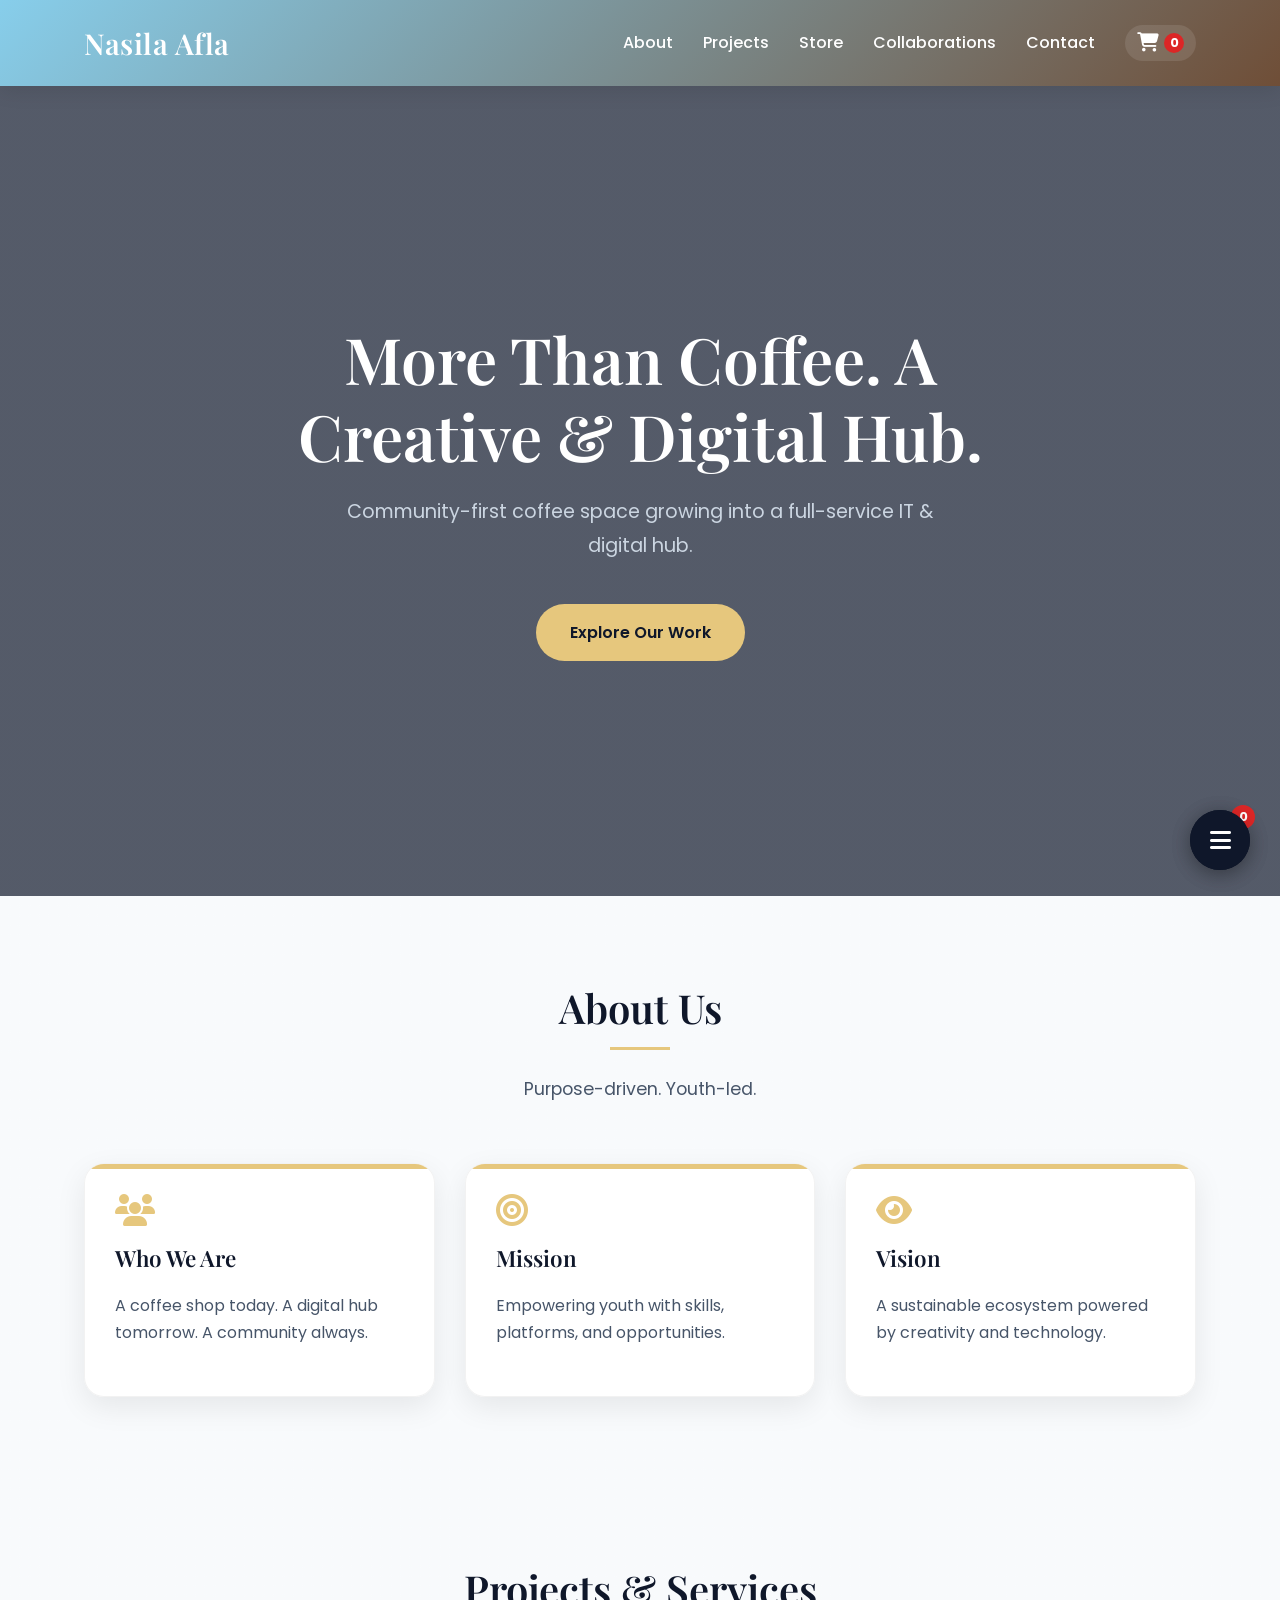
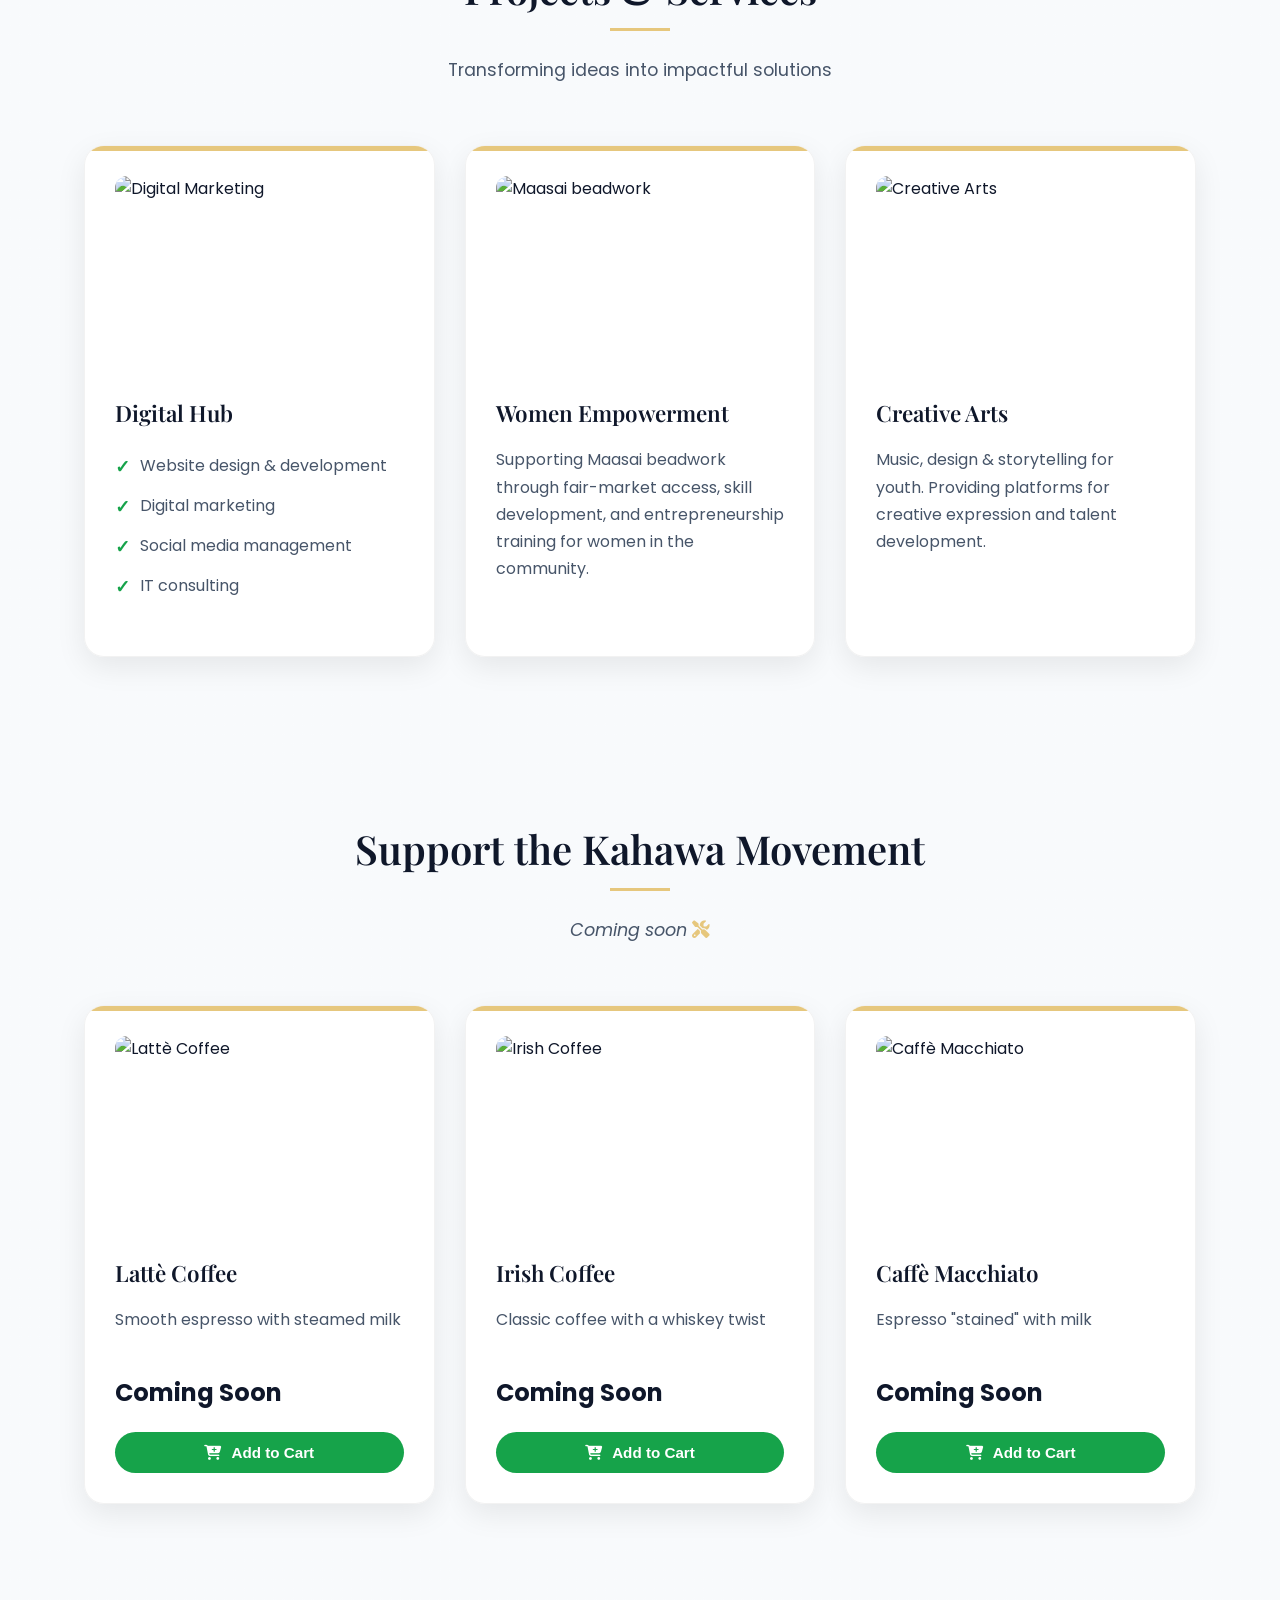
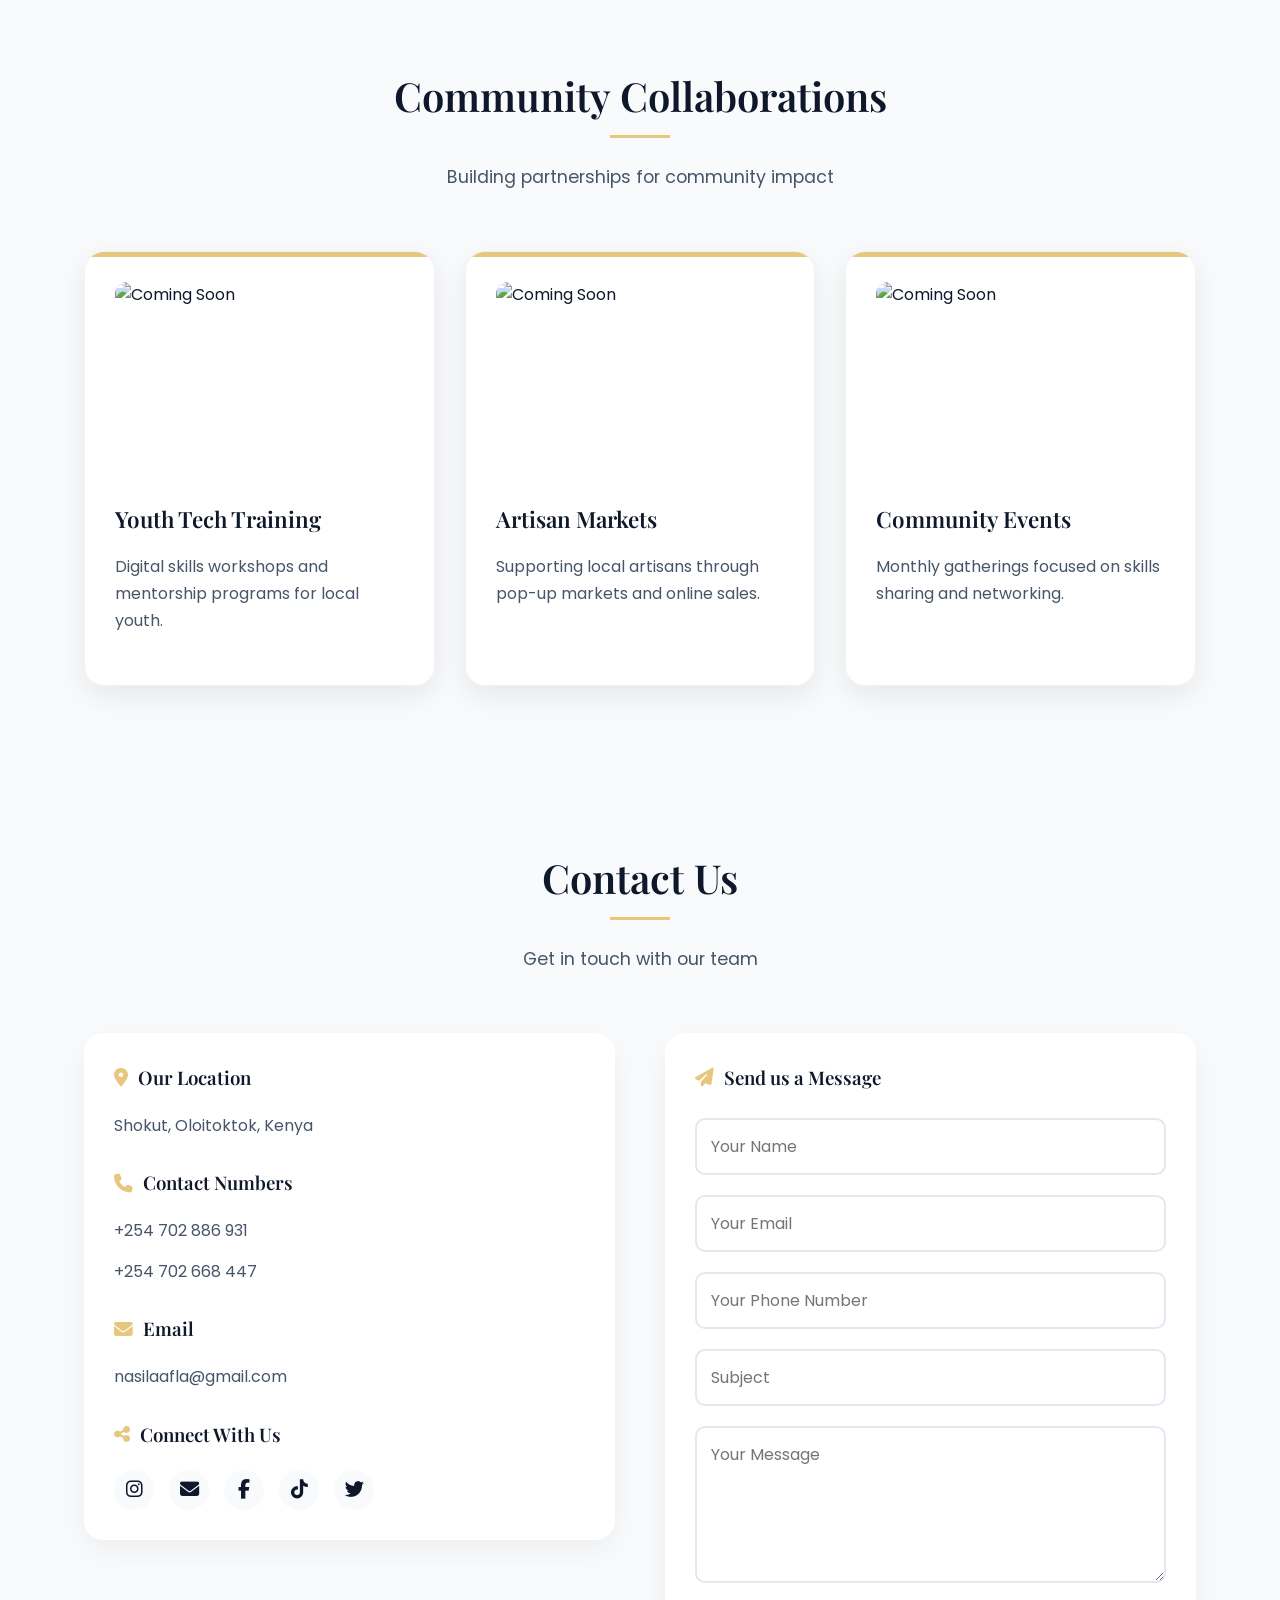
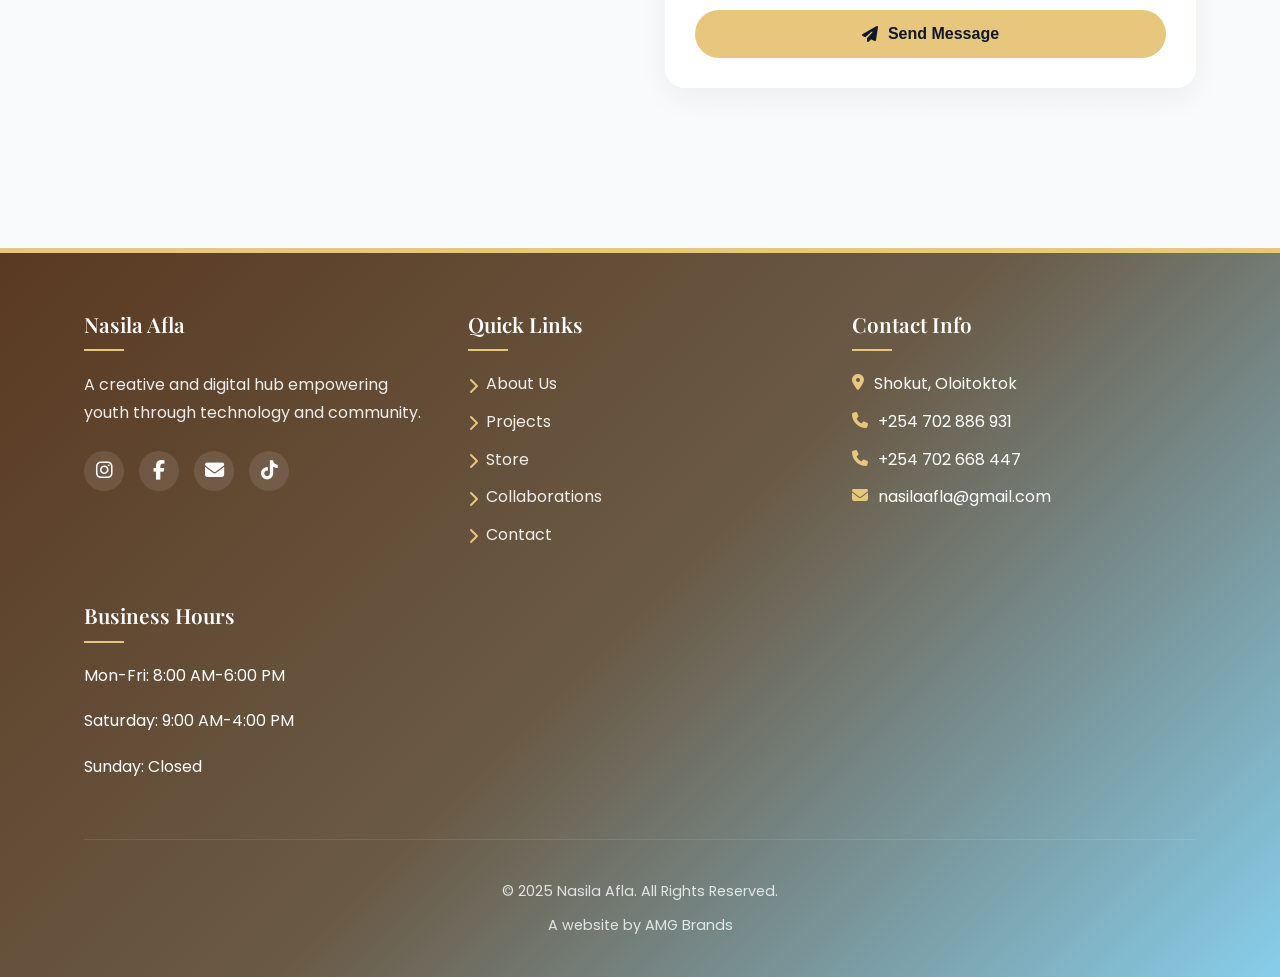
==== index.html @ ec26d28c "Added admin login and dashboard" ====
<!DOCTYPE html>
<html lang="en">
<head>
  <meta charset="UTF-8" />
  <meta name="viewport" content="width=device-width, initial-scale=1.0" />
  <title>Nasila Afla</title>
  <link rel="icon" type="image/x-icon" href="img/fav-title.png">

  <!-- Google Fonts -->
  <link href="https://fonts.googleapis.com/css2?family=Playfair+Display:wght@500;700&family=Poppins:wght@300;400;500;600&display=swap" rel="stylesheet">

  <!-- Font Awesome -->
  <link rel="stylesheet" href="https://cdnjs.cloudflare.com/ajax/libs/font-awesome/6.5.0/css/all.min.css">

  <!-- Main Styles -->
  <link rel="stylesheet" href="styles.css" />
</head>
<body>

  <header id="navbar">
    <div class="container">
      <nav>
        <div class="logo"><h1>Nasila Afla</h1></div>
        <div class="nav-links">
          <a href="#about">About</a>
          <a href="#projects">Projects</a>
          <a href="#store">Store</a>
          <a href="#collaborations">Collaborations</a>
          <a href="#contact">Contact</a>
          <!-- Cart icon in navigation -->
          <a href="cart.html" class="nav-cart">
            <i class="fas fa-shopping-cart"></i>
            <span class="nav-cart-count" id="navCartCount">0</span>
          </a>
        </div>
      </nav>
    </div>
  </header>

  <main>
    <section class="hero">
      <div class="container">
        <div class="hero-content">
          <h1>More Than Coffee. A Creative & Digital Hub.</h1>
          <p>Community-first coffee space growing into a full-service IT & digital hub.</p>
          <a href="#projects" class="btn">Explore Our Work</a>
        </div>
      </div>
    </section>

    <div class="coffee-bg">
      <section id="about">
        <div class="container">
          <div class="section-title">
            <h2>About Us</h2>
            <p>Purpose-driven. Youth-led.</p>
          </div>

          <div class="projects-grid">
            <div class="card">
              <i class="fas fa-users fa-2x" style="color: var(--accent); margin-bottom: 15px;"></i>
              <h3>Who We Are</h3>
              <p>A coffee shop today. A digital hub tomorrow. A community always.</p>
            </div>
            <div class="card">
              <i class="fas fa-bullseye fa-2x" style="color: var(--accent); margin-bottom: 15px;"></i>
              <h3>Mission</h3>
              <p>Empowering youth with skills, platforms, and opportunities.</p>
            </div>
            <div class="card">
              <i class="fas fa-eye fa-2x" style="color: var(--accent); margin-bottom: 15px;"></i>
              <h3>Vision</h3>
              <p>A sustainable ecosystem powered by creativity and technology.</p>
            </div>
          </div>
        </div>
      </section>

      <section id="projects">
        <div class="container">
          <div class="section-title">
            <h2>Projects & Services</h2>
            <p>Transforming ideas into impactful solutions</p>
          </div>

          <div class="projects-grid">
            <div class="card">
              <img src="https://images.pexels.com/photos/5361244/pexels-photo-5361244.jpeg?auto=compress&cs=tinysrgb&w=600" alt="Digital Marketing" />
              <h3>Digital Hub</h3>
              <ul>
                <li>Website design & development</li>
                <li>Digital marketing</li>
                <li>Social media management</li>
                <li>IT consulting</li>
              </ul>
            </div>
            <div class="card">
              <img src="https://images.pexels.com/photos/13033134/pexels-photo-13033134.jpeg?auto=compress&cs=tinysrgb&w=600" alt="Maasai beadwork" />
              <h3>Women Empowerment</h3>
              <p>Supporting Maasai beadwork through fair-market access, skill development, and entrepreneurship training for women in the community.</p>
            </div>
            <div class="card">
              <img src="https://images.pexels.com/photos/12632479/pexels-photo-12632479.jpeg?auto=compress&cs=tinysrgb&w=600" alt="Creative Arts" />
              <h3>Creative Arts</h3>
              <p>Music, design & storytelling for youth. Providing platforms for creative expression and talent development.</p>
            </div>
          </div>
        </div>
      </section>

      <section id="store">
        <div class="container">
          <div class="section-title">
            <h2>Support the Kahawa Movement</h2>
            <p><em>Coming soon</em> <i class="fas fa-tools" style="color: var(--accent);"></i></p>
          </div>

          <div class="projects-grid">
            <div class="card">
              <img src="https://images.pexels.com/photos/3879495/pexels-photo-3879495.jpeg?auto=compress&cs=tinysrgb&w=600" alt="Lattè Coffee" />
              <h3>Lattè Coffee</h3>
              <p>Smooth espresso with steamed milk</p>
              <div class="price">Coming Soon</div>
              <button class="buy-btn" data-price="250">
                <i class="fas fa-cart-plus"></i> Add to Cart
              </button>
            </div>
            <div class="card">
              <img src="https://images.pexels.com/photos/4915835/pexels-photo-4915835.jpeg?auto=compress&cs=tinysrgb&w=600" alt="Irish Coffee" />
              <h3>Irish Coffee</h3>
              <p>Classic coffee with a whiskey twist</p>
              <div class="price">Coming Soon</div>
              <button class="buy-btn" data-price="300">
                <i class="fas fa-cart-plus"></i> Add to Cart
              </button>
            </div>
            <div class="card">
              <img src="https://images.pexels.com/photos/28721317/pexels-photo-28721317.jpeg?auto=compress&cs=tinysrgb&w=600" alt="Caffè Macchiato" />
              <h3>Caffè Macchiato</h3>
              <p>Espresso "stained" with milk</p>
              <div class="price">Coming Soon</div>
              <button class="buy-btn" data-price="280">
                <i class="fas fa-cart-plus"></i> Add to Cart
              </button>
            </div>
          </div>
        </div>
      </section>

      <section id="collaborations">
        <div class="container">
          <div class="section-title">
            <h2>Community Collaborations</h2>
            <p>Building partnerships for community impact</p>
          </div>

          <div class="projects-grid">
            <div class="card">
              <img src="https://images.pexels.com/photos/5499122/pexels-photo-5499122.jpeg?auto=compress&cs=tinysrgb&w=600" alt="Coming Soon" />
              <h3>Youth Tech Training</h3>
              <p>Digital skills workshops and mentorship programs for local youth.</p>
            </div>
            <div class="card">
              <img src="https://images.pexels.com/photos/4439444/pexels-photo-4439444.jpeg?auto=compress&cs=tinysrgb&w=600" alt="Coming Soon" />
              <h3>Artisan Markets</h3>
              <p>Supporting local artisans through pop-up markets and online sales.</p>
            </div>
            <div class="card">
              <img src="https://images.pexels.com/photos/3843284/pexels-photo-3843284.jpeg?auto=compress&cs=tinysrgb&w=600" alt="Coming Soon" />
              <h3>Community Events</h3>
              <p>Monthly gatherings focused on skills sharing and networking.</p>
            </div>
          </div>
        </div>
      </section>

<section id="contact">
  <div class="container">
    <div class="section-title">
      <h2>Contact Us</h2>
      <p>Get in touch with our team</p>
    </div>

    <div class="contact-container">
      <div class="contact-details">
        <h3><i class="fas fa-map-marker-alt"></i> Our Location</h3>
        <p>Shokut, Oloitoktok, Kenya</p>
        
        <h3 style="margin-top: 30px;"><i class="fas fa-phone"></i> Contact Numbers</h3>
        <p>+254 702 886 931</p>
        <p>+254 702 668 447</p>
        
        <h3 style="margin-top: 30px;"><i class="fas fa-envelope"></i> Email</h3>
        <p>nasilaafla@gmail.com</p>
        
        <h3 style="margin-top: 30px;"><i class="fas fa-share-alt"></i> Connect With Us</h3>
        <div class="social-icons">
          <a href="https://www.instagram.com/nasilaafla/" target="_blank" title="Instagram">
            <i class="fab fa-instagram"></i>
          </a>
          <a href="mailto:nasilaafla@gmail.com" title="Email">
            <i class="fas fa-envelope"></i>
          </a>
          <a href="https://www.facebook.com/people/Nasila-AFLA-Youth-Club/61584834990603/" target="_blank" title="Facebook">
            <i class="fab fa-facebook-f"></i>
          </a>
          <a href="#" title="TikTok">
            <i class="fab fa-tiktok"></i>
          </a>
          <a href="#" title="Twitter">
            <i class="fab fa-twitter"></i>
          </a>
        </div>
      </div>

      <div class="contact-form">
        <h3><i class="fas fa-paper-plane"></i> Send us a Message</h3>
        <form id="contactForm">
          <div class="form-group">
            <input type="text" id="name" name="name" placeholder="Your Name" required>
          </div>
          <div class="form-group">
            <input type="email" id="email" name="email" placeholder="Your Email" required>
          </div>
          <div class="form-group">
            <input type="tel" id="phone" name="phone" placeholder="Your Phone Number" required>
          </div>
          <div class="form-group">
            <input type="text" id="subject" name="subject" placeholder="Subject" required>
          </div>
          <div class="form-group">
            <textarea id="message" name="message" placeholder="Your Message" rows="5" required></textarea>
          </div>
          <button type="submit" class="submit-btn">
            <i class="fas fa-paper-plane"></i> Send Message
          </button>
        </form>
      </div>
    </div>
  </div>
</section>
    </div>
  </main>

  <footer class="footer">
    <div class="container">
      <div class="footer-content">
        <div class="footer-section">
          <h3>Nasila Afla</h3>
          <p>A creative and digital hub empowering youth through technology and community.</p>
          <div class="social-icons">
            <a href="https://www.instagram.com/nasilaafla/" target="_blank">
              <i class="fab fa-instagram"></i>
            </a>
            <a href="https://www.facebook.com/people/Nasila-AFLA-Youth-Club/61584834990603/" target="_blank">
              <i class="fab fa-facebook-f"></i>
            </a>
            <a href="mailto:nasilaafla@gmail.com">
              <i class="fas fa-envelope"></i>
            </a>
            <a href="#">
              <i class="fab fa-tiktok"></i>
            </a>
          </div>
        </div>

        <div class="footer-section">
          <h3>Quick Links</h3>
          <ul>
            <li><a href="#about"><i class="fas fa-chevron-right"></i> About Us</a></li>
            <li><a href="#projects"><i class="fas fa-chevron-right"></i> Projects</a></li>
            <li><a href="#store"><i class="fas fa-chevron-right"></i> Store</a></li>
            <li><a href="#collaborations"><i class="fas fa-chevron-right"></i> Collaborations</a></li>
            <li><a href="#contact"><i class="fas fa-chevron-right"></i> Contact</a></li>
          </ul>
        </div>

        <div class="footer-section">
          <h3>Contact Info</h3>
          <ul>
            <li><i class="fas fa-map-marker-alt"></i> Shokut, Oloitoktok</li>
            <li><i class="fas fa-phone"></i> +254 702 886 931</li>
            <li><i class="fas fa-phone"></i> +254 702 668 447</li>
            <li><i class="fas fa-envelope"></i> nasilaafla@gmail.com</li>
          </ul>
        </div>

        <div class="footer-section">
          <h3>Business Hours</h3>
          <ul>
            <p><li>Mon-Fri: 8:00 AM-6:00 PM</li></p>
            <p><li>Saturday: 9:00 AM-4:00 PM</li></p>
            <p><li>Sunday: Closed</li></p>
          </ul>
        </div>
      </div>

      <div class="footer-bottom">
        <p>&copy; 2025 Nasila Afla. All Rights Reserved.</p>
        <p>A website by AMG Brands</p>
      </div>
    </div>
  </footer>

  <!-- Floating Cart Button -->
  <div class="floating-cart" onclick="window.location.href='cart.html'">
    <i class="fas fa-shopping-cart"></i>
    <span class="cart-count" id="cartCount">0</span>
  </div>

  <!-- Toast Notification -->
  <div id="toast" class="toast"></div>

  <!-- Mobile Navigation Toggle -->
  <div class="mobile-nav-toggle" id="mobileNavToggle">
    <i class="fas fa-bars"></i>
  </div>
  
  <div class="mobile-nav" id="mobileNav">
    <a href="index.html"><i class="fas fa-home"></i> Home</a>
    <a href="index.html#store"><i class="fas fa-store"></i> Store</a>
    <a href="cart.html"><i class="fas fa-shopping-cart"></i> Cart</a>
    <a href="wip.html"><i class="fas fa-cogs"></i> WIP</a>
    <a href="#contact"><i class="fas fa-envelope"></i> Contact</a>
  </div>

 
  <script>
    // Initialize cart from localStorage
    let cart = JSON.parse(localStorage.getItem('cart')) || {};
    
    // Update all cart counts
    function updateCartCounts() {
      const count = Object.values(cart).reduce((sum, item) => sum + (item.quantity || 0), 0);
      
      // Update navigation cart
      const navCartCount = document.getElementById('navCartCount');
      if (navCartCount) {
        navCartCount.textContent = count;
      }
      
      // Update floating cart
      const floatingCartCount = document.getElementById('cartCount');
      if (floatingCartCount) {
        floatingCartCount.textContent = count;
      }
      
      // Hide floating cart on mobile if we have nav cart
      const floatingCart = document.querySelector('.floating-cart');
      if (floatingCart && window.innerWidth <= 768) {
        if (count > 0) {
          floatingCart.style.display = 'flex';
        } else {
          floatingCart.style.display = 'none';
        }
      }
    }
    
    // Add item to cart
    function addToCart(name, price) {
      if (!cart[name]) {
        cart[name] = {
          price: price,
          quantity: 1
        };
      } else {
        cart[name].quantity += 1;
      }
      
      // Save to localStorage
      localStorage.setItem('cart', JSON.stringify(cart));
      
      // Update all cart counts
      updateCartCounts();
      
      // Show success message
      showToast(`${name} added to cart!`);
    }
    
    // Show toast notification
    function showToast(message) {
      const toast = document.getElementById('toast');
      toast.innerHTML = `<i class="fas fa-check-circle"></i> ${message}`;
      toast.classList.add('show');
      
      setTimeout(() => {
        toast.classList.remove('show');
      }, 3000);
    }
    
    // Handle contact form submission
document.getElementById('contactForm')?.addEventListener('submit', function(e) {
  e.preventDefault();
  
  // Get form data
  const name = document.getElementById('name').value;
  const email = document.getElementById('email').value;
  const phone = document.getElementById('phone').value;
  const subject = document.getElementById('subject').value;
  const message = document.getElementById('message').value;
  
  // Prepare email body
  const mailtoLink = `mailto:admin@nasilaafla.com?subject=${encodeURIComponent(subject)}&body=${encodeURIComponent(
`Name: ${name}
Email: ${email}
Phone: ${phone}

Message:
${message}`)}`;
  
  // Open email client
  window.open(mailtoLink, '_blank');
  
  // Show success message
  showToast('Opening email client to send your message...');
  
  // Reset form
  this.reset();
});
    
    // Mobile navigation toggle - FIXED POSITIONING
    const mobileToggle = document.getElementById('mobileNavToggle');
    const mobileNav = document.getElementById('mobileNav');
    
    mobileToggle.addEventListener('click', function(e) {
      e.stopPropagation();
      const isOpen = mobileNav.style.display === 'flex';
      mobileNav.style.display = isOpen ? 'none' : 'flex';
      
      // Adjust floating cart position when mobile nav is open
      const floatingCart = document.querySelector('.floating-cart');
      if (floatingCart) {
        if (!isOpen) {
          floatingCart.style.bottom = '100px'; // Move up when nav opens
        } else {
          floatingCart.style.bottom = '30px'; // Reset when nav closes
        }
      }
    });
    
    // Close mobile nav when clicking outside
    document.addEventListener('click', function(e) {
      if (mobileNav && mobileToggle) {
        if (!mobileNav.contains(e.target) && !mobileToggle.contains(e.target)) {
          mobileNav.style.display = 'none';
          // Reset floating cart position
          const floatingCart = document.querySelector('.floating-cart');
          if (floatingCart) {
            floatingCart.style.bottom = '30px';
          }
        }
      }
    });
    
    // Header scroll effect
    const header = document.getElementById('navbar');
    window.addEventListener('scroll', () => {
      header.classList.toggle('scrolled', window.scrollY > 50);
    });
    
    // Initialize buy buttons
    document.addEventListener('DOMContentLoaded', function() {
      // Update cart counts on page load
      updateCartCounts();
      
      // Add event listeners to all buy buttons - redirect to WIP page
        const buyButtons = document.querySelectorAll('.buy-btn');
        buyButtons.forEach(button => {
        button.addEventListener('click', function() {
    // Redirect to WIP page
         window.location.href = 'wip.html';
         });
      });
      
      // Smooth scrolling for anchor links
      document.querySelectorAll('a[href^="#"]').forEach(anchor => {
        anchor.addEventListener('click', function(e) {
          const targetId = this.getAttribute('href');
          if (targetId === '#') return;
          
          const targetElement = document.querySelector(targetId);
          if (targetElement) {
            e.preventDefault();
            
            // Close mobile nav if open
            if (mobileNav) {
              mobileNav.style.display = 'none';
              const floatingCart = document.querySelector('.floating-cart');
              if (floatingCart) {
                floatingCart.style.bottom = '30px';
              }
            }
            
            window.scrollTo({
              top: targetElement.offsetTop - 80,
              behavior: 'smooth'
            });
          }
        });
      });
      
      // Initialize contact form
      const contactForm = document.getElementById('contactForm');
      if (contactForm) {
        contactForm.addEventListener('submit', function(e) {
          e.preventDefault();
          showToast('Thank you for your message! We\'ll get back to you soon.');
          this.reset();
        });
      }
      
      // Adjust floating cart visibility based on screen size
      function adjustFloatingCart() {
        const floatingCart = document.querySelector('.floating-cart');
        const navCart = document.querySelector('.nav-cart');
        
        if (window.innerWidth <= 768) {
          // On mobile, show floating cart only when cart has items
          if (floatingCart) {
            const cartCount = Object.values(cart).reduce((sum, item) => sum + (item.quantity || 0), 0);
            floatingCart.style.display = cartCount > 0 ? 'flex' : 'none';
          }
          
          // Hide nav cart on mobile (it's in hamburger menu)
          if (navCart) {
            navCart.style.display = 'none';
          }
        } else {
          // On desktop, show both
          if (floatingCart) {
            floatingCart.style.display = 'flex';
          }
          if (navCart) {
            navCart.style.display = 'flex';
          }
        }
      }
      
      // Initial adjustment
      adjustFloatingCart();
      
      // Adjust on window resize
      window.addEventListener('resize', adjustFloatingCart);
    });
    
    // Save cart before page unload
    window.addEventListener('beforeunload', function() {
      localStorage.setItem('cart', JSON.stringify(cart));
    });

// Load dynamic content from admin with slider
function loadAdminContent() {
    // Load projects with dynamic slider
    const projectsData = JSON.parse(localStorage.getItem('nasila_projects')) || [];
    const projectsSection = document.getElementById('projects');
    
    if (projectsData.length > 0 && projectsSection) {
        const container = projectsSection.querySelector('.container');
        
        // Create slider container
        const sliderHTML = `
            <div class="dynamic-grid-container">
                <div class="view-toggle">
                    <button class="view-btn active" data-view="slider">
                        <i class="fas fa-sliders-h"></i> Slider
                    </button>
                    <button class="view-btn" data-view="grid">
                        <i class="fas fa-th-large"></i> Grid
                    </button>
                </div>
                
                <div class="slider-controls">
                    <button class="slider-btn prev-btn">
                        <i class="fas fa-chevron-left"></i>
                    </button>
                    <button class="slider-btn next-btn">
                        <i class="fas fa-chevron-right"></i>
                    </button>
                </div>
                
                <div class="dynamic-grid" id="projects-slider">
                    ${projectsData.map(project => {
                        // Detect image orientation
                        const img = new Image();
                        img.src = project.image;
                        const orientation = img.width > img.height ? 'landscape' : 'portrait';
                        
                        return `
                        <div class="dynamic-card ${orientation}">
                            <img src="${project.image}" alt="${project.title}" 
                                 onerror="this.src='https://images.pexels.com/photos/5361244/pexels-photo-5361244.jpeg?auto=compress&cs=tinysrgb&w=600'">
                            <div class="dynamic-card-content">
                                <h3>${project.title}</h3>
                                <p>${project.description.substring(0, 100)}...</p>
                                ${project.services ? `
                                <div class="dynamic-card-services">
                                    <ul>
                                        ${project.services.split('\n').slice(0, 3).map(service => `<li>${service}</li>`).join('')}
                                    </ul>
                                </div>` : ''}
                            </div>
                        </div>
                        `;
                    }).join('')}
                </div>
                
                <!-- Alternative masonry grid -->
                <div class="masonry-grid" id="projects-grid" style="display: none;">
                    ${projectsData.map(project => `
                        <div class="masonry-item">
                            <img src="${project.image}" alt="${project.title}" 
                                 onerror="this.src='https://images.pexels.com/photos/5361244/pexels-photo-5361244.jpeg?auto=compress&cs=tinysrgb&w=600'">
                            <div class="masonry-content">
                                <h3>${project.title}</h3>
                                <p>${project.description.substring(0, 80)}...</p>
                            </div>
                        </div>
                    `).join('')}
                </div>
                
                <div class="slider-indicators" id="projects-indicators">
                    ${projectsData.map((_, index) => `
                        <div class="indicator ${index === 0 ? 'active' : ''}" data-index="${index}"></div>
                    `).join('')}
                </div>
            </div>
        `;
        
        // Find and replace the projects grid
        const oldGrid = container.querySelector('.projects-grid');
        if (oldGrid) {
            oldGrid.remove();
        }
        
        // Insert after section title
        const sectionTitle = container.querySelector('.section-title');
        sectionTitle.insertAdjacentHTML('afterend', sliderHTML);
        
        // Initialize slider functionality
        initProjectsSlider();
    }

    // Load store items with dynamic slider
    const storeData = JSON.parse(localStorage.getItem('nasila_store')) || [];
    const storeSection = document.getElementById('store');
    
    if (storeData.length > 0 && storeSection) {
        const container = storeSection.querySelector('.container');
        
        const sliderHTML = `
            <div class="dynamic-grid-container">
                <div class="slider-controls">
                    <button class="slider-btn prev-btn">
                        <i class="fas fa-chevron-left"></i>
                    </button>
                    <button class="slider-btn next-btn">
                        <i class="fas fa-chevron-right"></i>
                    </button>
                </div>
                
                <div class="dynamic-grid" id="store-slider">
                    ${storeData.map(item => `
                        <div class="dynamic-card">
                            <img src="${item.image}" alt="${item.title}"
                                 onerror="this.src='https://images.pexels.com/photos/3879495/pexels-photo-3879495.jpeg?auto=compress&cs=tinysrgb&w=600'">
                            <div class="dynamic-card-content">
                                <h3>${item.title}</h3>
                                <p>${item.description}</p>
                                <div class="price">KES ${item.price}</div>
                                <button class="buy-btn" onclick="window.location.href='wip.html'">
                                    <i class="fas fa-cart-plus"></i> Add to Cart
                                </button>
                            </div>
                        </div>
                    `).join('')}
                </div>
                
                <div class="slider-indicators" id="store-indicators">
                    ${storeData.map((_, index) => `
                        <div class="indicator ${index === 0 ? 'active' : ''}" data-index="${index}"></div>
                    `).join('')}
                </div>
            </div>
        `;
        
        // Find and replace the store grid
        const oldGrid = container.querySelector('.projects-grid');
        if (oldGrid) {
            oldGrid.remove();
        }
        
        // Insert after section title
        const sectionTitle = container.querySelector('.section-title');
        sectionTitle.insertAdjacentHTML('afterend', sliderHTML);
        
        // Initialize store slider
        initStoreSlider();
    }

    // Load collaborations with dynamic slider
    const collaborationsData = JSON.parse(localStorage.getItem('nasila_collaborations')) || [];
    const collaborationsSection = document.getElementById('collaborations');
    
    if (collaborationsData.length > 0 && collaborationsSection) {
        const container = collaborationsSection.querySelector('.container');
        
        const sliderHTML = `
            <div class="dynamic-grid-container">
                <div class="slider-controls">
                    <button class="slider-btn prev-btn">
                        <i class="fas fa-chevron-left"></i>
                    </button>
                    <button class="slider-btn next-btn">
                        <i class="fas fa-chevron-right"></i>
                    </button>
                </div>
                
                <div class="dynamic-grid" id="collaborations-slider">
                    ${collaborationsData.map(collab => `
                        <div class="dynamic-card">
                            <img src="${collab.image}" alt="${collab.title}"
                                 onerror="this.src='https://images.pexels.com/photos/5499122/pexels-photo-5499122.jpeg?auto=compress&cs=tinysrgb&w=600'">
                            <div class="dynamic-card-content">
                                <h3>${collab.title}</h3>
                                <p>${collab.description.substring(0, 120)}...</p>
                            </div>
                        </div>
                    `).join('')}
                </div>
                
                <div class="slider-indicators" id="collaborations-indicators">
                    ${collaborationsData.map((_, index) => `
                        <div class="indicator ${index === 0 ? 'active' : ''}" data-index="${index}"></div>
                    `).join('')}
                </div>
            </div>
        `;
        
        // Find and replace the collaborations grid
        const oldGrid = container.querySelector('.projects-grid');
        if (oldGrid) {
            oldGrid.remove();
        }
        
        // Insert after section title
        const sectionTitle = container.querySelector('.section-title');
        sectionTitle.insertAdjacentHTML('afterend', sliderHTML);
        
        // Initialize collaborations slider
        initCollaborationsSlider();
    }
}

// Initialize sliders
function initSlider(sliderId, prevBtnClass, nextBtnClass, indicatorsId) {
    const slider = document.getElementById(sliderId);
    const prevBtn = slider?.closest('.dynamic-grid-container').querySelector(prevBtnClass);
    const nextBtn = slider?.closest('.dynamic-grid-container').querySelector(nextBtnClass);
    const indicators = document.getElementById(indicatorsId);
    
    if (!slider) return;
    
    const cardWidth = 300; // Adjust based on your card width + gap
    let currentPosition = 0;
    
    // Update indicators
    function updateIndicators() {
        if (!indicators) return;
        const activeIndex = Math.abs(Math.round(currentPosition / cardWidth));
        indicators.querySelectorAll('.indicator').forEach((indicator, index) => {
            indicator.classList.toggle('active', index === activeIndex);
        });
    }
    
    // Scroll to position
    function scrollToPosition(position) {
        slider.scrollTo({
            left: position,
            behavior: 'smooth'
        });
        currentPosition = position;
        updateIndicators();
    }
    
    // Next button
    if (nextBtn) {
        nextBtn.addEventListener('click', () => {
            const maxScroll = slider.scrollWidth - slider.clientWidth;
            const newPosition = Math.min(currentPosition + cardWidth * 2, maxScroll);
            scrollToPosition(newPosition);
        });
    }
    
    // Previous button
    if (prevBtn) {
        prevBtn.addEventListener('click', () => {
            const newPosition = Math.max(currentPosition - cardWidth * 2, 0);
            scrollToPosition(newPosition);
        });
    }
    
    // Indicator clicks
    if (indicators) {
        indicators.querySelectorAll('.indicator').forEach((indicator, index) => {
            indicator.addEventListener('click', () => {
                scrollToPosition(index * cardWidth * 2);
            });
        });
    }
    
    // Auto scroll on hover
    slider.addEventListener('mouseenter', () => {
        slider.style.scrollBehavior = 'smooth';
    });
    
    slider.addEventListener('mouseleave', () => {
        slider.style.scrollBehavior = 'auto';
    });
    
    // Update on scroll
    slider.addEventListener('scroll', () => {
        currentPosition = slider.scrollLeft;
        updateIndicators();
    });
    
    // Initialize indicators
    updateIndicators();
}

function initProjectsSlider() {
    initSlider('projects-slider', '.prev-btn', '.next-btn', 'projects-indicators');
    
    // View toggle functionality
    const viewToggle = document.querySelector('.view-toggle');
    if (viewToggle) {
        viewToggle.addEventListener('click', (e) => {
            if (e.target.closest('.view-btn')) {
                const btn = e.target.closest('.view-btn');
                const view = btn.getAttribute('data-view');
                
                // Update active button
                viewToggle.querySelectorAll('.view-btn').forEach(b => b.classList.remove('active'));
                btn.classList.add('active');
                
                // Show/hide views
                const slider = document.getElementById('projects-slider');
                const grid = document.getElementById('projects-grid');
                const controls = slider.closest('.dynamic-grid-container').querySelector('.slider-controls');
                const indicators = document.getElementById('projects-indicators');
                
                if (view === 'slider') {
                    slider.style.display = 'flex';
                    grid.style.display = 'none';
                    if (controls) controls.style.display = 'flex';
                    if (indicators) indicators.style.display = 'flex';
                } else {
                    slider.style.display = 'none';
                    grid.style.display = 'grid';
                    if (controls) controls.style.display = 'none';
                    if (indicators) indicators.style.display = 'none';
                }
            }
        });
    }
}

function initStoreSlider() {
    initSlider('store-slider', '.prev-btn', '.next-btn', 'store-indicators');
}

function initCollaborationsSlider() {
    initSlider('collaborations-slider', '.prev-btn', '.next-btn', 'collaborations-indicators');
}

// Auto-detect image orientation (lazy loading version)
function detectImageOrientation(url) {
    return new Promise((resolve) => {
        const img = new Image();
        img.onload = function() {
            resolve(this.width > this.height ? 'landscape' : 'portrait');
        };
        img.onerror = function() {
            resolve('landscape'); // Default to landscape if image fails
        };
        img.src = url;
    });
}

// Enhanced card generation with orientation detection
async function generateDynamicCards(data, type) {
    const cards = [];
    
    for (const item of data) {
        const orientation = await detectImageOrientation(item.image);
        
        cards.push(`
            <div class="dynamic-card ${orientation}">
                <img src="${item.image}" alt="${item.title}"
                     onerror="this.src='https://via.placeholder.com/300x200?text=No+Image'">
                <div class="dynamic-card-content">
                    <h3>${item.title}</h3>
                    <p>${type === 'store' ? item.description : item.description.substring(0, 100)}...</p>
                    ${type === 'store' ? `<div class="price">KES ${item.price}</div>` : ''}
                    ${type === 'store' ? `
                        <button class="buy-btn" onclick="window.location.href='wip.html'">
                            <i class="fas fa-cart-plus"></i> Add to Cart
                        </button>
                    ` : ''}
                </div>
            </div>
        `);
    }
    
    return cards.join('');
}

// Call this function when page loads
document.addEventListener('DOMContentLoaded', function() {
    loadAdminContent();
    
    // Also call it when admin updates content
    window.addEventListener('storage', function(e) {
        if (e.key === 'nasila_projects' || e.key === 'nasila_store' || e.key === 'nasila_collaborations') {
            loadAdminContent();
        }
    });
});
  </script>
</body>
</html>
---- styles.css ----
/* RESET & GLOBAL IMPROVEMENTS */
* {
  margin: 0;
  padding: 0;
  box-sizing: border-box;
}

:root {
  --primary: #0F172A;
  --accent: #E6C77D;
  --background: #F8FAFC;
  --text-main: #0F172A;
  --text-muted: #475569;
  --success: #16A34A;
  --danger: #DC2626;
  --white: #FFFFFF;
  --card-bg: rgba(255, 255, 255, 0.98);
  --footer-bg: linear-gradient(135deg, #5a3921 0%, #6a5a45 50%, #87CEEB 100%);
  --light-gray: #f1f5f9;
  --border-color: #e2e8f0;
}

html {
  scroll-behavior: smooth;
  height: 100%;
}

body {
  font-family: 'Poppins', sans-serif;
  background: var(--background);
  color: var(--text-main);
  line-height: 1.6;
  min-height: 100vh;
  display: flex;
  flex-direction: column;
}

main {
  flex: 1;
}

h1, h2, h3, h4, h5, h6 {
  font-family: 'Playfair Display', serif;
  font-weight: 600;
  color: var(--primary);
}

a {
  text-decoration: none;
  color: inherit;
  transition: all 0.3s ease;
}

.container {
  width: 90%;
  max-width: 1200px;
  margin: 0 auto;
  padding: 0 20px;
}

/* ========================
   IMPROVED NAVBAR WITH CART
======================= */
header {
  background: linear-gradient(135deg, #87CEEB 0%, #6F4E37 100%);
  position: sticky;
  top: 0;
  z-index: 1000;
  box-shadow: 0 4px 20px rgba(0, 0, 0, 0.1);
  transition: all 0.3s ease;
  width: 100%;
}

header.scrolled {
  background: linear-gradient(135deg, rgba(33,131,173,1) 0%, rgba(230,116,30,1) 50%, rgba(56,112,140,1) 100%);
  padding: 5px 0;
}

nav {
  display: flex;
  justify-content: space-between;
  align-items: center;
  padding: 20px 0;
}

.logo {
  font-family: 'Playfair Display', serif;
  font-weight: 900;
  font-size: 1.8rem;
  color: var(--white);
  letter-spacing: 0.5px;
}

.logo h1 {
  color: var(--white);
  margin: 0;
  font-size: 1.8rem;
}

.nav-links {
  display: flex;
  gap: 30px;
  align-items: center;
}

.nav-links a {
  color: var(--white);
  font-weight: 500;
  padding: 8px 0;
  position: relative;
  display: flex;
  align-items: center;
  gap: 5px;
}

.nav-links a:hover {
  color: var(--accent);
}

.nav-links a::after {
  content: '';
  position: absolute;
  bottom: 0;
  left: 0;
  width: 0;
  height: 2px;
  background: var(--accent);
  transition: width 0.3s ease;
}

.nav-links a:hover::after {
  width: 100%;
}

/* Navigation Cart Icon */
.nav-cart {
  display: flex;
  align-items: center;
  gap: 8px;
  position: relative;
  padding: 8px 12px !important;
  border-radius: 20px;
  background: rgba(255, 255, 255, 0.1);
  transition: all 0.3s ease;
}

.nav-cart:hover {
  background: rgba(255, 255, 255, 0.2);
  transform: translateY(-2px);
}

.nav-cart i {
  font-size: 1.2rem;
}

.nav-cart-count {
  background: var(--danger);
  color: var(--white);
  font-size: 0.8rem;
  font-weight: bold;
  min-width: 20px;
  height: 20px;
  border-radius: 50%;
  display: flex;
  align-items: center;
  justify-content: center;
  padding: 0 4px;
}

.nav-cart.active {
  background: var(--accent);
  color: var(--primary);
}

.nav-cart.active:hover {
  background: var(--accent);
  opacity: 0.9;
}

/* ========================
   HERO SECTION
======================= */
.hero {
  min-height: 90vh;
  display: flex;
  align-items: center;
  color: var(--white);
  background: 
    linear-gradient(rgba(15, 23, 42, 0.7), rgba(15, 23, 42, 0.7)),
    url('https://images.pexels.com/photos/15904775/pexels-photo-15904775.jpeg');
  background-size: cover;
  background-position: center;
  background-attachment: fixed;
  text-align: center;
}

.hero-content {
  max-width: 800px;
  margin: 0 auto;
  animation: fadeUp 1s ease forwards;
}

@keyframes fadeUp {
  from {
    opacity: 0;
    transform: translateY(30px);
  }
  to {
    opacity: 1;
    transform: translateY(0);
  }
}

.hero h1 {
  font-size: clamp(2.5rem, 5vw, 4rem);
  margin-bottom: 20px;
  line-height: 1.2;
  color: var(--white);
}

.hero p {
  font-size: 1.2rem;
  color: #CBD5E1;
  margin-bottom: 40px;
  max-width: 600px;
  margin-left: auto;
  margin-right: auto;
  line-height: 1.8;
}

.btn {
  display: inline-block;
  padding: 14px 32px;
  background: var(--accent);
  color: var(--primary);
  border-radius: 50px;
  font-weight: 600;
  font-size: 1rem;
  transition: all 0.3s ease;
  border: 2px solid transparent;
  cursor: pointer;
}

.btn:hover {
  transform: translateY(-3px);
  box-shadow: 0 10px 20px rgba(0, 0, 0, 0.2);
  border-color: var(--primary);
}

/* ========================
   CONTENT SECTIONS
======================= */
section {
  padding: 80px 0;
  position: relative;
}

.section-title {
  text-align: center;
  margin-bottom: 60px;
}

.section-title h2 {
  font-size: 2.5rem;
  margin-bottom: 15px;
  position: relative;
  display: inline-block;
}

.section-title h2::after {
  content: '';
  position: absolute;
  bottom: -10px;
  left: 50%;
  transform: translateX(-50%);
  width: 60px;
  height: 3px;
  background: var(--accent);
}

.section-title p {
  color: var(--text-muted);
  font-size: 1.1rem;
  max-width: 600px;
  margin: 20px auto 0;
}

/* Background wrapper */
.coffee-bg {
  background: 
    linear-gradient(rgba(248, 250, 252, 0.95), rgba(248, 250, 252, 0.95)),
    url('https://images.pexels.com/photos/3158814/pexels-photo-3158814.jpeg') center/cover fixed;
}

/* ========================
   IMPROVED CARDS & GRIDS
======================= */
.projects-grid {
  display: grid;
  grid-template-columns: repeat(auto-fit, minmax(300px, 1fr));
  gap: 30px;
  margin-top: 30px;
}

.card {
  background: var(--card-bg);
  border-radius: 20px;
  padding: 30px;
  box-shadow: 0 10px 30px rgba(0, 0, 0, 0.08);
  transition: all 0.3s ease;
  border: 1px solid rgba(0, 0, 0, 0.05);
  height: 100%;
  display: flex;
  flex-direction: column;
  position: relative;
  overflow: hidden;
}

.card::before {
  content: '';
  position: absolute;
  top: 0;
  left: 0;
  width: 100%;
  height: 5px;
  background: var(--accent);
}

.card:hover {
  transform: translateY(-10px);
  box-shadow: 0 20px 40px rgba(135, 206, 235, 0.2);
}

.card img {
  width: 100%;
  height: 200px;
  object-fit: cover;
  border-radius: 12px;
  margin-bottom: 20px;
}

.card h3 {
  font-size: 1.4rem;
  margin-bottom: 15px;
  color: var(--primary);
}

.card p {
  color: var(--text-muted);
  margin-bottom: 20px;
  flex-grow: 1;
  line-height: 1.7;
}

.card ul {
  list-style: none;
  padding-left: 0;
  margin-bottom: 20px;
}

.card ul li {
  padding: 8px 0;
  color: var(--text-muted);
  position: relative;
  padding-left: 25px;
  line-height: 1.5;
}

.card ul li::before {
  content: '✓';
  position: absolute;
  left: 0;
  color: var(--success);
  font-weight: bold;
  font-size: 1.1rem;
}

.price {
  font-size: 1.5rem;
  font-weight: 700;
  color: var(--primary);
  margin: 20px 0;
}

/* ========================
   IMPROVED BUTTONS
======================= */
.buy-btn {
  display: inline-flex;
  align-items: center;
  justify-content: center;
  gap: 10px;
  background: var(--success);
  color: var(--white);
  border: none;
  padding: 12px 24px;
  border-radius: 50px;
  font-weight: 600;
  font-size: 0.95rem;
  cursor: pointer;
  transition: all 0.3s ease;
  width: 100%;
  margin-top: auto;
}

.buy-btn:hover {
  transform: translateY(-2px);
  box-shadow: 0 5px 15px rgba(22, 163, 74, 0.3);
  background: #15803d;
}

.buy-btn:active {
  transform: translateY(0);
}

/* ========================
   IMPROVED CONTACT SECTION
======================= */
.contact-container {
  display: grid;
  grid-template-columns: 1fr 1fr;
  gap: 50px;
  margin-top: 40px;
  align-items: start;
}

.contact-details {
  background: var(--card-bg);
  padding: 30px;
  border-radius: 20px;
  box-shadow: 0 10px 30px rgba(0, 0, 0, 0.05);
}

.contact-details h3 {
  color: var(--primary);
  margin-bottom: 20px;
  display: flex;
  align-items: center;
  gap: 10px;
}

.contact-details h3 i {
  color: var(--accent);
}

.contact-details p {
  color: var(--text-muted);
  margin-bottom: 15px;
  line-height: 1.6;
}

.social-icons {
  display: flex;
  gap: 15px;
  margin-top: 20px;
  flex-wrap: wrap;
}

.social-icons a {
  display: inline-flex;
  align-items: center;
  justify-content: center;
  width: 40px;
  height: 40px;
  background: var(--background);
  border-radius: 50%;
  transition: all 0.3s ease;
  color: var(--primary);
}

.social-icons a:hover {
  background: var(--accent);
  transform: translateY(-3px);
  color: var(--primary);
}

.social-icons i {
  font-size: 1.2rem;
}

.contact-form {
  background: var(--card-bg);
  padding: 30px;
  border-radius: 20px;
  box-shadow: 0 10px 30px rgba(0, 0, 0, 0.05);
}

.contact-form h3 {
  color: var(--primary);
  margin-bottom: 25px;
  display: flex;
  align-items: center;
  gap: 10px;
}

.contact-form h3 i {
  color: var(--accent);
}

.form-group {
  margin-bottom: 20px;
}

.contact-form input,
.contact-form textarea {
  width: 100%;
  padding: 15px;
  border: 2px solid #e2e8f0;
  border-radius: 10px;
  font-family: 'Poppins', sans-serif;
  font-size: 1rem;
  transition: all 0.3s ease;
  background: var(--background);
}

.contact-form input:focus,
.contact-form textarea:focus {
  outline: none;
  border-color: var(--accent);
  box-shadow: 0 0 0 3px rgba(230, 199, 125, 0.2);
  background: var(--white);
}

.contact-form textarea {
  min-height: 150px;
  resize: vertical;
}

.submit-btn {
  width: 100%;
  padding: 15px;
  background: var(--accent);
  color: var(--primary);
  border: none;
  border-radius: 50px;
  font-weight: 600;
  font-size: 1rem;
  cursor: pointer;
  transition: all 0.3s ease;
  display: flex;
  align-items: center;
  justify-content: center;
  gap: 10px;
}

.submit-btn:hover {
  transform: translateY(-2px);
  box-shadow: 0 5px 15px rgba(230, 199, 125, 0.3);
}

/* ========================
   IMPROVED FOOTER
======================= */
footer.footer {
  background: var(--footer-bg);
  color: var(--white);
  padding: 60px 0 30px;
  margin-top: 80px;
  width: 100%;
  position: relative;
  overflow: hidden;
}

footer.footer::before {
  content: '';
  position: absolute;
  top: 0;
  left: 0;
  right: 0;
  height: 5px;
  background: var(--accent);
}

.footer-content {
  display: grid;
  grid-template-columns: repeat(auto-fit, minmax(250px, 1fr));
  gap: 40px;
  margin-bottom: 40px;
}

.footer-section h3 {
  font-size: 1.3rem;
  margin-bottom: 20px;
  color: var(--white);
  position: relative;
  padding-bottom: 10px;
}

.footer-section h3::after {
  content: '';
  position: absolute;
  bottom: 0;
  left: 0;
  width: 40px;
  height: 2px;
  background: var(--accent);
}

.footer-section p {
  color: rgba(255, 255, 255, 0.9);
  line-height: 1.7;
  margin-bottom: 20px;
}

.footer-section ul {
  list-style: none;
  padding-left: 0;
}

.footer-section ul li {
  margin-bottom: 12px;
  display: flex;
  align-items: flex-start;
  gap: 10px;
}

.footer-section ul li i {
  color: var(--accent);
  margin-top: 3px;
}

.footer-section ul li a {
  color: rgba(255, 255, 255, 0.9);
  transition: all 0.3s ease;
  display: flex;
  align-items: center;
  gap: 8px;
}

.footer-section ul li a:hover {
  color: var(--accent);
  transform: translateX(5px);
}

.footer-section .social-icons {
  margin-top: 25px;
}

.footer-section .social-icons a {
  background: rgba(255, 255, 255, 0.1);
  color: var(--white);
}

.footer-section .social-icons a:hover {
  background: var(--accent);
  color: var(--primary);
}

.footer-bottom {
  text-align: center;
  padding-top: 30px;
  border-top: 1px solid rgba(255, 255, 255, 0.1);
  color: rgba(255, 255, 255, 0.8);
  font-size: 0.9rem;
  line-height: 1.6;
}

.footer-bottom p {
  margin: 10px 0;
}

/* ========================
   CART PAGE STYLES
======================= */
.cart-page {
  padding: 100px 0 60px;
  min-height: 70vh;
  background: var(--background);
}

.cart-container {
  display: grid;
  grid-template-columns: 2fr 1fr;
  gap: 40px;
  margin-top: 30px;
}

.cart-items-container {
  background: var(--card-bg);
  border-radius: 20px;
  padding: 30px;
  box-shadow: 0 10px 30px rgba(0, 0, 0, 0.05);
}

.cart-items-container h2 {
  margin-bottom: 30px;
  color: var(--primary);
}

.cart-item {
  display: grid;
  grid-template-columns: 2fr 1fr 1fr 1fr;
  align-items: center;
  padding: 20px 0;
  border-bottom: 1px solid var(--border-color);
  gap: 20px;
}

.cart-item:last-child {
  border-bottom: none;
}

.cart-item h4 {
  font-size: 1.1rem;
  margin: 0;
  color: var(--primary);
}

.item-price {
  font-weight: 600;
  color: var(--text-muted);
}

.quantity-controls {
  display: flex;
  align-items: center;
  gap: 10px;
}

.qty-btn {
  width: 30px;
  height: 30px;
  border-radius: 50%;
  border: none;
  background: var(--accent);
  color: var(--primary);
  font-weight: bold;
  cursor: pointer;
  display: flex;
  align-items: center;
  justify-content: center;
  transition: all 0.3s ease;
}

.qty-btn:hover {
  background: var(--primary);
  color: var(--white);
}

.qty-input {
  width: 50px;
  text-align: center;
  padding: 8px;
  border: 2px solid var(--border-color);
  border-radius: 8px;
  font-size: 1rem;
  font-weight: 500;
}

.item-total {
  font-weight: 700;
  color: var(--primary);
  font-size: 1.1rem;
}

.remove-btn {
  background: var(--danger);
  color: var(--white);
  border: none;
  padding: 8px 16px;
  border-radius: 8px;
  cursor: pointer;
  font-size: 0.9rem;
  transition: all 0.3s ease;
  display: flex;
  align-items: center;
  gap: 8px;
}

.remove-btn:hover {
  background: #b91c1c;
  transform: translateY(-2px);
}

.cart-summary {
  background: var(--primary);
  color: var(--white);
  border-radius: 20px;
  padding: 30px;
  position: sticky;
  top: 120px;
  height: fit-content;
}

.cart-summary h3 {
  color: var(--white);
  margin-bottom: 25px;
  font-size: 1.5rem;
}

.summary-item {
  display: flex;
  justify-content: space-between;
  margin: 15px 0;
  padding-bottom: 10px;
  border-bottom: 1px solid rgba(255, 255, 255, 0.1);
}

.summary-total {
  font-size: 1.3rem;
  font-weight: bold;
  margin: 20px 0;
  padding-top: 10px;
  border-top: 2px solid rgba(255, 255, 255, 0.2);
  display: flex;
  justify-content: space-between;
}

.checkout-btn {
  width: 100%;
  padding: 15px;
  background: var(--accent);
  color: var(--primary);
  border: none;
  border-radius: 50px;
  font-weight: 600;
  font-size: 1rem;
  cursor: pointer;
  transition: all 0.3s ease;
  margin-top: 20px;
  display: flex;
  align-items: center;
  justify-content: center;
  gap: 10px;
}

.checkout-btn:hover {
  transform: translateY(-2px);
  box-shadow: 0 5px 15px rgba(230, 199, 125, 0.3);
}

.clear-btn {
  width: 100%;
  padding: 12px;
  background: transparent;
  color: var(--white);
  border: 1px solid rgba(255, 255, 255, 0.3);
  border-radius: 50px;
  font-weight: 500;
  cursor: pointer;
  transition: all 0.3s ease;
  margin-top: 10px;
  display: flex;
  align-items: center;
  justify-content: center;
  gap: 8px;
}

.clear-btn:hover {
  background: rgba(255, 255, 255, 0.1);
  border-color: var(--danger);
  color: var(--danger);
}

/* Payment Info */
.payment-info {
  margin-top: 30px;
  padding-top: 20px;
  border-top: 1px solid rgba(255, 255, 255, 0.2);
}

.payment-info h4 {
  color: var(--white);
  margin-bottom: 15px;
  display: flex;
  align-items: center;
  gap: 10px;
}

.payment-info h4 i {
  color: var(--accent);
}

.payment-info p {
  margin: 10px 0;
  line-height: 1.6;
  color: rgba(255, 255, 255, 0.9);
}

/* Empty Cart */
.empty-cart {
  text-align: center;
  padding: 60px 20px;
}

.empty-cart i {
  font-size: 4rem;
  color: var(--text-muted);
  margin-bottom: 20px;
}

.empty-cart h3 {
  color: var(--primary);
  margin-bottom: 15px;
}

.empty-cart p {
  color: var(--text-muted);
  margin-bottom: 30px;
  max-width: 400px;
  margin-left: auto;
  margin-right: auto;
}

/* ========================
   WIP SECTION
======================= */
.wip-section {
  min-height: 100vh;
  display: flex;
  flex-direction: column;
  align-items: center;
  justify-content: center;
  text-align: center;
  color: var(--white);
  padding: 100px 20px;
  background: 
    linear-gradient(rgba(0, 0, 0, 0.7), rgba(0, 0, 0, 0.7)),
    url('https://images.pexels.com/photos/6764282/pexels-photo-6764282.jpeg');
  background-size: cover;
  background-position: center;
  background-attachment: fixed;
}

.wip-section .container {
  max-width: 800px;
}

.wip-section h1 {
  font-size: 3.5rem;
  margin-bottom: 20px;
  animation: pulse 2s infinite;
  color: var(--white);
}

@keyframes pulse {
  0% { transform: scale(1); }
  50% { transform: scale(1.05); }
  100% { transform: scale(1); }
}

.wip-section p {
  font-size: 1.2rem;
  max-width: 600px;
  margin: 0 auto 30px;
  line-height: 1.8;
  color: rgba(255, 255, 255, 0.9);
}

.wip-section .btn {
  margin-top: 20px;
}

/* ========================
   FLOATING ELEMENTS - FIXED POSITIONING
======================= */
.floating-cart {
  position: fixed;
  bottom: 30px;
  right: 30px;
  background: var(--primary);
  color: var(--white);
  width: 60px;
  height: 60px;
  border-radius: 50%;
  display: flex;
  align-items: center;
  justify-content: center;
  font-size: 1.5rem;
  cursor: pointer;
  box-shadow: 0 4px 20px rgba(0, 0, 0, 0.2);
  z-index: 998; /* Lower than mobile nav */
  transition: all 0.3s ease;
}

.floating-cart:hover {
  transform: scale(1.1);
  background: var(--accent);
  color: var(--primary);
}

.cart-count {
  position: absolute;
  top: -5px;
  right: -5px;
  background: var(--danger);
  color: var(--white);
  font-size: 0.8rem;
  width: 24px;
  height: 24px;
  border-radius: 50%;
  display: flex;
  align-items: center;
  justify-content: center;
  font-weight: bold;
}

/* Toast Notification */
.toast {
  position: fixed;
  bottom: 100px;
  right: 30px;
  background: var(--success);
  color: var(--white);
  padding: 15px 25px;
  border-radius: 50px;
  box-shadow: 0 5px 20px rgba(0, 0, 0, 0.2);
  display: flex;
  align-items: center;
  gap: 10px;
  z-index: 999;
  transform: translateY(20px);
  opacity: 0;
  transition: all 0.3s ease;
}

.toast.show {
  transform: translateY(0);
  opacity: 1;
}

/* ========================
   MOBILE NAVIGATION - FIXED OVERLAPPING
======================= */
.mobile-nav-toggle {
  display: none;
  position: fixed;
  bottom: 30px;
  right: 30px;
  width: 60px;
  height: 60px;
  background: var(--primary);
  color: var(--white);
  border-radius: 50%;
  display: flex;
  align-items: center;
  justify-content: center;
  font-size: 1.5rem;
  z-index: 1000; /* Higher than floating cart */
  cursor: pointer;
  box-shadow: 0 4px 20px rgba(0, 0, 0, 0.2);
  transition: all 0.3s ease;
}

.mobile-nav-toggle:hover {
  background: var(--accent);
  color: var(--primary);
}

.mobile-nav {
  position: fixed;
  bottom: 100px;
  right: 30px;
  background: var(--primary);
  border-radius: 20px;
  padding: 20px;
  display: none;
  flex-direction: column;
  gap: 15px;
  z-index: 1001; /* Higher than toggle button */
  box-shadow: 0 10px 30px rgba(0, 0, 0, 0.2);
  min-width: 200px;
  max-height: 400px;
  overflow-y: auto;
}

.mobile-nav a {
  color: var(--white);
  padding: 12px 20px;
  border-radius: 10px;
  background: rgba(255, 255, 255, 0.1);
  text-align: center;
  display: flex;
  align-items: center;
  justify-content: center;
  gap: 10px;
  transition: all 0.3s ease;
}

.mobile-nav a:hover {
  background: var(--accent);
  color: var(--primary);
  transform: translateX(-5px);
}

/* Mobile cart item in mobile nav */
.mobile-nav-cart {
  display: flex;
  align-items: center;
  justify-content: space-between;
  background: rgba(255, 255, 255, 0.15) !important;
}

.mobile-nav-cart-count {
  background: var(--danger);
  color: var(--white);
  font-size: 0.8rem;
  font-weight: bold;
  width: 20px;
  height: 20px;
  border-radius: 50%;
  display: flex;
  align-items: center;
  justify-content: center;
  margin-left: 8px;
}

/* ========================
   MODAL STYLES
======================= */
.modal-overlay {
  position: fixed;
  top: 0;
  left: 0;
  right: 0;
  bottom: 0;
  background: rgba(0, 0, 0, 0.7);
  display: flex;
  align-items: center;
  justify-content: center;
  z-index: 2000;
  opacity: 0;
  visibility: hidden;
  transition: all 0.3s ease;
}

.modal-overlay.active {
  opacity: 1;
  visibility: visible;
}

.modal {
  background: var(--white);
  border-radius: 20px;
  padding: 40px;
  max-width: 500px;
  width: 90%;
  transform: translateY(-20px);
  transition: transform 0.3s ease;
  box-shadow: 0 20px 40px rgba(0, 0, 0, 0.2);
}

.modal-overlay.active .modal {
  transform: translateY(0);
}

.modal h2 {
  color: var(--primary);
  margin-bottom: 20px;
  text-align: center;
  display: flex;
  align-items: center;
  justify-content: center;
  gap: 10px;
}

.modal p {
  color: var(--text-muted);
  margin-bottom: 15px;
  text-align: center;
  line-height: 1.6;
}

.modal-close {
  display: block;
  margin: 20px auto 0;
  padding: 12px 30px;
  background: var(--accent);
  color: var(--primary);
  border: none;
  border-radius: 50px;
  font-weight: 600;
  cursor: pointer;
  transition: all 0.3s ease;
  display: flex;
  align-items: center;
  gap: 8px;
}

.modal-close:hover {
  transform: translateY(-2px);
  box-shadow: 0 5px 15px rgba(230, 199, 125, 0.3);
}

/* ========================
   RESPONSIVE DESIGN
======================= */
@media (max-width: 1024px) {
  .cart-container {
    grid-template-columns: 1fr;
    gap: 30px;
  }
  
  .cart-summary {
    position: static;
  }
  
  .contact-container {
    gap: 30px;
  }
  
  .projects-grid {
    grid-template-columns: repeat(auto-fit, minmax(280px, 1fr));
  }
}

@media (max-width: 768px) {
  /* General */
  section {
    padding: 60px 0;
  }
  
  .container {
    width: 95%;
    padding: 0 15px;
  }
  
  /* Navbar - hide nav cart on mobile */
  .nav-links {
    display: none;
  }
  
  .nav-cart {
    display: none !important;
  }
  
  .mobile-nav-toggle {
    display: flex;
  }
  
  /* Cart Page Mobile */
  .cart-item {
    grid-template-columns: 1fr;
    gap: 15px;
    text-align: center;
    padding: 25px 0;
  }
  
  .quantity-controls {
    justify-content: center;
  }
  
  .item-price, .item-total {
    font-size: 1.2rem;
  }
  
  /* Floating cart adjustments for mobile */
  .floating-cart {
    bottom: 100px; /* Position above mobile toggle */
    right: 30px;
    width: 50px;
    height: 50px;
    font-size: 1.3rem;
    z-index: 999; /* Ensure it's above content but below mobile nav */
  }
  
  .mobile-nav-toggle {
    bottom: 30px;
    right: 30px;
    width: 50px;
    height: 50px;
    font-size: 1.3rem;
  }
  
  .mobile-nav {
    bottom: 100px; /* Position above toggle button */
    right: 30px;
    z-index: 1002; /* Highest z-index */
  }
  
  /* Adjust floating cart position when mobile nav is open */
  .mobile-nav.active + .floating-cart {
    bottom: 180px; /* Move up when mobile nav is open */
  }
  
  /* Hero */
  .hero {
    min-height: 80vh;
    background-attachment: scroll;
  }
  
  .hero h1 {
    font-size: 2.2rem;
  }
  
  .hero p {
    font-size: 1rem;
  }
  
  /* Grids */
  .projects-grid {
    grid-template-columns: 1fr;
    gap: 20px;
  }
  
  /* Contact */
  .contact-container {
    grid-template-columns: 1fr;
    gap: 30px;
  }
  
  /* WIP Section */
  .wip-section h1 {
    font-size: 2.5rem;
  }
  
  .wip-section p {
    font-size: 1.1rem;
  }
  
  /* Footer */
  .footer-content {
    grid-template-columns: 1fr;
    gap: 30px;
  }
  
  .footer-section {
    text-align: center;
  }
  
  .footer-section h3::after {
    left: 50%;
    transform: translateX(-50%);
  }
  
  .footer-section ul li {
    justify-content: center;
  }
  
  .social-icons {
    justify-content: center;
  }
  
  /* Toast adjustment for mobile */
  .toast {
    bottom: 150px;
    right: 20px;
    left: 20px;
    text-align: center;
  }
}

@media (max-width: 480px) {
  .hero h1 {
    font-size: 1.8rem;
  }
  
  .section-title h2 {
    font-size: 2rem;
  }
  
  .card {
    padding: 20px;
  }
  
  .contact-details,
  .contact-form {
    padding: 20px;
  }
  
  .footer {
    padding: 40px 0 20px;
  }
  
  /* Cart Page Small Screens */
  .cart-items-container,
  .cart-summary {
    padding: 20px;
  }
  
  .qty-input {
    width: 40px;
  }
  
  /* WIP Section Small Screens */
  .wip-section {
    padding: 80px 15px;
  }
  
  .wip-section h1 {
    font-size: 2rem;
  }
  
  /* Adjust floating elements for very small screens */
  .floating-cart {
    bottom: 90px;
    right: 15px;
    width: 45px;
    height: 45px;
  }
  
  .mobile-nav-toggle {
    bottom: 20px;
    right: 15px;
    width: 45px;
    height: 45px;
  }
  
  .mobile-nav {
    bottom: 80px;
    right: 15px;
    left: 15px;
  }
  
  .toast {
    bottom: 130px;
    left: 10px;
    right: 10px;
  }
}

/* For tablets and medium screens */
@media (min-width: 769px) and (max-width: 1024px) {
  .nav-links {
    gap: 20px;
  }
  
  .nav-cart {
    padding: 8px 10px !important;
  }
}

/* Loading Animation */
.loading {
  display: inline-block;
  width: 20px;
  height: 20px;
  border: 3px solid rgba(255, 255, 255, 0.3);
  border-radius: 50%;
  border-top-color: var(--white);
  animation: spin 1s ease-in-out infinite;
}

@keyframes spin {
  to { transform: rotate(360deg); }
}

/* Utility Classes */
.text-center {
  text-align: center;
}

.mt-20 { margin-top: 20px; }
.mt-30 { margin-top: 30px; }
.mt-40 { margin-top: 40px; }
.mb-20 { margin-bottom: 20px; }
.mb-30 { margin-bottom: 30px; }
.mb-40 { margin-bottom: 40px; }

/* ========================
   ORDER FORM MODAL
======================= */
.order-form-modal {
  background: var(--white);
  border-radius: 20px;
  padding: 40px;
  max-width: 500px;
  width: 90%;
  transform: translateY(-20px);
  transition: transform 0.3s ease;
  box-shadow: 0 20px 40px rgba(0, 0, 0, 0.2);
  max-height: 90vh;
  overflow-y: auto;
}

.order-form-modal h2 {
  color: var(--primary);
  margin-bottom: 25px;
  text-align: center;
  display: flex;
  align-items: center;
  justify-content: center;
  gap: 10px;
}

.order-form-modal h2 i {
  color: var(--success);
}

.order-summary {
  background: var(--background);
  padding: 20px;
  border-radius: 12px;
  margin-bottom: 25px;
  border-left: 4px solid var(--accent);
}

.order-summary h4 {
  color: var(--primary);
  margin-bottom: 15px;
  font-size: 1.2rem;
}

.order-summary-item {
  display: flex;
  justify-content: space-between;
  margin-bottom: 8px;
  padding-bottom: 8px;
  border-bottom: 1px solid var(--border-color);
}

.order-summary-item:last-child {
  border-bottom: none;
  margin-bottom: 0;
  padding-bottom: 0;
}

.order-summary-total {
  display: flex;
  justify-content: space-between;
  font-weight: 700;
  font-size: 1.2rem;
  margin-top: 15px;
  padding-top: 15px;
  border-top: 2px solid var(--border-color);
  color: var(--primary);
}

.form-step {
  display: none;
  animation: fadeIn 0.3s ease;
}

.form-step.active {
  display: block;
}

@keyframes fadeIn {
  from { opacity: 0; transform: translateY(10px); }
  to { opacity: 1; transform: translateY(0); }
}

.form-group {
  margin-bottom: 20px;
}

.form-group label {
  display: block;
  margin-bottom: 8px;
  color: var(--text-main);
  font-weight: 500;
  font-size: 0.95rem;
}

.form-group input,
.form-group select,
.form-group textarea {
  width: 100%;
  padding: 14px;
  border: 2px solid var(--border-color);
  border-radius: 10px;
  font-family: 'Poppins', sans-serif;
  font-size: 1rem;
  transition: all 0.3s ease;
  background: var(--white);
}

.form-group input:focus,
.form-group select:focus,
.form-group textarea:focus {
  outline: none;
  border-color: var(--accent);
  box-shadow: 0 0 0 3px rgba(230, 199, 125, 0.2);
}

.form-group textarea {
  min-height: 100px;
  resize: vertical;
}

.form-buttons {
  display: flex;
  gap: 15px;
  margin-top: 30px;
}

.form-buttons button {
  flex: 1;
  padding: 14px;
  border-radius: 10px;
  font-weight: 600;
  font-size: 1rem;
  cursor: pointer;
  transition: all 0.3s ease;
  display: flex;
  align-items: center;
  justify-content: center;
  gap: 10px;
}

.btn-primary {
  background: var(--accent);
  color: var(--primary);
  border: none;
}

.btn-primary:hover {
  background: #d9b86c;
  transform: translateY(-2px);
  box-shadow: 0 5px 15px rgba(230, 199, 125, 0.3);
}

.btn-secondary {
  background: var(--background);
  color: var(--text-main);
  border: 2px solid var(--border-color);
}

.btn-secondary:hover {
  background: var(--border-color);
  transform: translateY(-2px);
}

.btn-success {
  background: var(--success);
  color: var(--white);
  border: none;
}

.btn-success:hover {
  background: #15803d;
  transform: translateY(-2px);
  box-shadow: 0 5px 15px rgba(22, 163, 74, 0.3);
}

/* Progress Steps */
.progress-steps {
  display: flex;
  justify-content: space-between;
  align-items: center;
  margin-bottom: 30px;
  position: relative;
}

.progress-steps::before {
  content: '';
  position: absolute;
  top: 15px;
  left: 0;
  right: 0;
  height: 2px;
  background: var(--border-color);
  z-index: 1;
}

.progress-bar {
  position: absolute;
  top: 15px;
  left: 0;
  height: 2px;
  background: var(--success);
  transition: all 0.3s ease;
  z-index: 2;
}

.step {
  position: relative;
  z-index: 3;
  display: flex;
  flex-direction: column;
  align-items: center;
  gap: 8px;
}

.step-number {
  width: 32px;
  height: 32px;
  border-radius: 50%;
  background: var(--white);
  border: 2px solid var(--border-color);
  display: flex;
  align-items: center;
  justify-content: center;
  font-weight: 600;
  color: var(--text-muted);
  transition: all 0.3s ease;
}

.step.active .step-number {
  background: var(--accent);
  border-color: var(--accent);
  color: var(--primary);
}

.step.completed .step-number {
  background: var(--success);
  border-color: var(--success);
  color: var(--white);
}

.step-label {
  font-size: 0.85rem;
  color: var(--text-muted);
  text-align: center;
  font-weight: 500;
}

.step.active .step-label {
  color: var(--primary);
  font-weight: 600;
}

/* WhatsApp Order Summary */
.whatsapp-order-summary {
  background: #25D366;
  color: white;
  padding: 15px;
  border-radius: 10px;
  margin-bottom: 20px;
  display: flex;
  align-items: center;
  gap: 10px;
}

.whatsapp-order-summary i {
  font-size: 1.5rem;
}

.whatsapp-order-summary p {
  margin: 0;
  font-size: 0.95rem;
  line-height: 1.4;
}

/* Order Details Display */
.order-details-display {
  background: var(--background);
  border-radius: 12px;
  padding: 20px;
  margin: 20px 0;
  border-left: 4px solid var(--accent);
}

.order-details-display h4 {
  color: var(--primary);
  margin-bottom: 15px;
  font-size: 1.1rem;
}

.order-detail-item {
  display: flex;
  justify-content: space-between;
  margin-bottom: 8px;
  padding-bottom: 8px;
  border-bottom: 1px solid rgba(0, 0, 0, 0.1);
}

.order-detail-item:last-child {
  border-bottom: none;
}

.order-detail-item strong {
  color: var(--text-main);
}

/* Contact Collection */
.contact-collection {
  background: var(--card-bg);
  border-radius: 20px;
  padding: 30px;
  margin: 30px 0;
  box-shadow: 0 10px 30px rgba(0, 0, 0, 0.05);
}

.contact-collection h3 {
  color: var(--primary);
  margin-bottom: 25px;
  display: flex;
  align-items: center;
  gap: 10px;
}

.contact-collection h3 i {
  color: var(--accent);
}

/* Success State */
.success-state {
  text-align: center;
  padding: 20px 0;
}

.success-state i {
  font-size: 4rem;
  color: var(--success);
  margin-bottom: 20px;
  animation: bounce 1s ease;
}

@keyframes bounce {
  0%, 20%, 50%, 80%, 100% {transform: translateY(0);}
  40% {transform: translateY(-10px);}
  60% {transform: translateY(-5px);}
}

.success-state h3 {
  color: var(--primary);
  margin-bottom: 15px;
}

.success-state p {
  color: var(--text-muted);
  margin-bottom: 25px;
  line-height: 1.6;
}

/* WhatsApp Button */
.whatsapp-button {
  background: #25D366;
  color: white;
  border: none;
  padding: 15px 25px;
  border-radius: 50px;
  font-weight: 600;
  font-size: 1rem;
  cursor: pointer;
  transition: all 0.3s ease;
  display: inline-flex;
  align-items: center;
  justify-content: center;
  gap: 10px;
  text-decoration: none;
  margin-top: 10px;
}

.whatsapp-button:hover {
  background: #128C7E;
  transform: translateY(-2px);
  box-shadow: 0 5px 15px rgba(37, 211, 102, 0.3);
  color: white;
}

/* Payment Methods */
.payment-methods {
  display: grid;
  grid-template-columns: repeat(auto-fit, minmax(200px, 1fr));
  gap: 15px;
  margin-bottom: 25px;
}

.payment-method {
  background: var(--white);
  border: 2px solid var(--border-color);
  border-radius: 10px;
  padding: 15px;
  cursor: pointer;
  transition: all 0.3s ease;
  text-align: center;
}

.payment-method:hover {
  border-color: var(--accent);
  transform: translateY(-2px);
}

.payment-method.selected {
  border-color: var(--success);
  background: rgba(22, 163, 74, 0.05);
}

.payment-method i {
  font-size: 1.8rem;
  margin-bottom: 10px;
  display: block;
}

.payment-method.mpesa i {
  color: #00A75A;
}

.payment-method.cash i {
  color: var(--accent);
}

.payment-method.bank i {
  color: var(--primary);
}

/* Responsive Adjustments */
@media (max-width: 768px) {
  .order-form-modal {
    padding: 25px 20px;
  }
  
  .form-buttons {
    flex-direction: column;
  }
  
  .form-buttons button {
    width: 100%;
  }
  
  .payment-methods {
    grid-template-columns: 1fr;
  }
  
  .step-label {
    font-size: 0.8rem;
  }
}
/* Admin Pages - Add to existing styles.css */

/* Login Page */
.login-container {
    max-width: 400px;
    margin: 100px auto;
    padding: 40px;
    background: white;
    border-radius: 15px;
    box-shadow: 0 20px 40px rgba(0,0,0,0.1);
}

/* Admin Dashboard */
.admin-header {
    background: var(--primary);
    color: white;
    padding: 15px 0;
    position: sticky;
    top: 0;
    z-index: 100;
}

/* Responsive adjustments */
@media (max-width: 768px) {
    .login-container {
        margin: 50px 20px;
        padding: 30px 20px;
    }
}

/* Dynamic Slider Styles */
.dynamic-grid-container {
    position: relative;
    margin: 40px 0;
}

.slider-controls {
    display: flex;
    justify-content: center;
    gap: 15px;
    margin-bottom: 20px;
}

.slider-btn {
    background: var(--accent);
    color: white;
    border: none;
    width: 40px;
    height: 40px;
    border-radius: 50%;
    cursor: pointer;
    display: flex;
    align-items: center;
    justify-content: center;
    transition: all 0.3s ease;
}

.slider-btn:hover {
    background: #d35400;
    transform: scale(1.1);
}

.dynamic-grid {
    display: flex;
    gap: 25px;
    overflow-x: auto;
    scroll-behavior: smooth;
    scrollbar-width: none; /* Firefox */
    -ms-overflow-style: none; /* IE and Edge */
    padding: 20px 10px;
    margin: 0 -10px;
}

.dynamic-grid::-webkit-scrollbar {
    display: none; /* Chrome, Safari, Opera */
}

.dynamic-card {
    flex: 0 0 auto;
    width: 300px;
    background: white;
    border-radius: 15px;
    overflow: hidden;
    box-shadow: 0 10px 30px rgba(0,0,0,0.1);
    transition: all 0.3s ease;
    position: relative;
}

.dynamic-card:hover {
    transform: translateY(-10px);
    box-shadow: 0 20px 40px rgba(0,0,0,0.15);
}

.dynamic-card.portrait {
    width: 250px;
}

.dynamic-card.landscape {
    width: 350px;
}

.dynamic-card img {
    width: 100%;
    height: 200px;
    object-fit: cover;
    transition: transform 0.5s ease;
}

.dynamic-card:hover img {
    transform: scale(1.05);
}

.dynamic-card.portrait img {
    height: 300px;
}

.dynamic-card.landscape img {
    height: 180px;
}

.dynamic-card-content {
    padding: 20px;
}

.dynamic-card h3 {
    color: var(--primary);
    margin-bottom: 10px;
    font-size: 1.2rem;
}

.dynamic-card p {
    color: #666;
    font-size: 14px;
    line-height: 1.5;
    margin-bottom: 15px;
}

.dynamic-card .price {
    font-size: 18px;
    font-weight: bold;
    color: var(--accent);
    margin-bottom: 15px;
}

.dynamic-card-services {
    margin-top: 10px;
}

.dynamic-card-services ul {
    list-style: none;
    padding: 0;
    margin: 0;
}

.dynamic-card-services li {
    color: #666;
    font-size: 13px;
    padding: 5px 0;
    border-bottom: 1px solid #eee;
}

.dynamic-card-services li:last-child {
    border-bottom: none;
}

/* Slider indicators */
.slider-indicators {
    display: flex;
    justify-content: center;
    gap: 10px;
    margin-top: 20px;
}

.indicator {
    width: 12px;
    height: 12px;
    border-radius: 50%;
    background: #ddd;
    cursor: pointer;
    transition: background 0.3s ease;
}

.indicator.active {
    background: var(--accent);
}

/* Responsive adjustments */
@media (max-width: 768px) {
    .dynamic-card {
        width: 280px;
    }
    
    .dynamic-card.portrait {
        width: 230px;
    }
    
    .dynamic-card.landscape {
        width: 320px;
    }
    
    .slider-controls {
        display: none;
    }
    
    .dynamic-grid {
        gap: 15px;
    }
}

/* Masonry grid alternative */
.masonry-grid {
    display: grid;
    grid-template-columns: repeat(auto-fill, minmax(300px, 1fr));
    grid-auto-rows: 250px;
    grid-gap: 20px;
}

.masonry-item {
    border-radius: 10px;
    overflow: hidden;
    position: relative;
}

.masonry-item img {
    width: 100%;
    height: 100%;
    object-fit: cover;
    transition: transform 0.5s ease;
}

.masonry-item:hover img {
    transform: scale(1.05);
}

.masonry-content {
    position: absolute;
    bottom: 0;
    left: 0;
    right: 0;
    background: linear-gradient(to top, rgba(0,0,0,0.8), transparent);
    color: white;
    padding: 20px;
    transform: translateY(100%);
    transition: transform 0.3s ease;
}

.masonry-item:hover .masonry-content {
    transform: translateY(0);
}

/* Toggle between grid and slider */
.view-toggle {
    display: flex;
    justify-content: flex-end;
    gap: 10px;
    margin-bottom: 20px;
}

.view-btn {
    background: #f0f0f0;
    border: none;
    padding: 8px 15px;
    border-radius: 5px;
    cursor: pointer;
    display: flex;
    align-items: center;
    gap: 5px;
    transition: all 0.3s ease;
}

.view-btn.active {
    background: var(--accent);
    color: white;
}
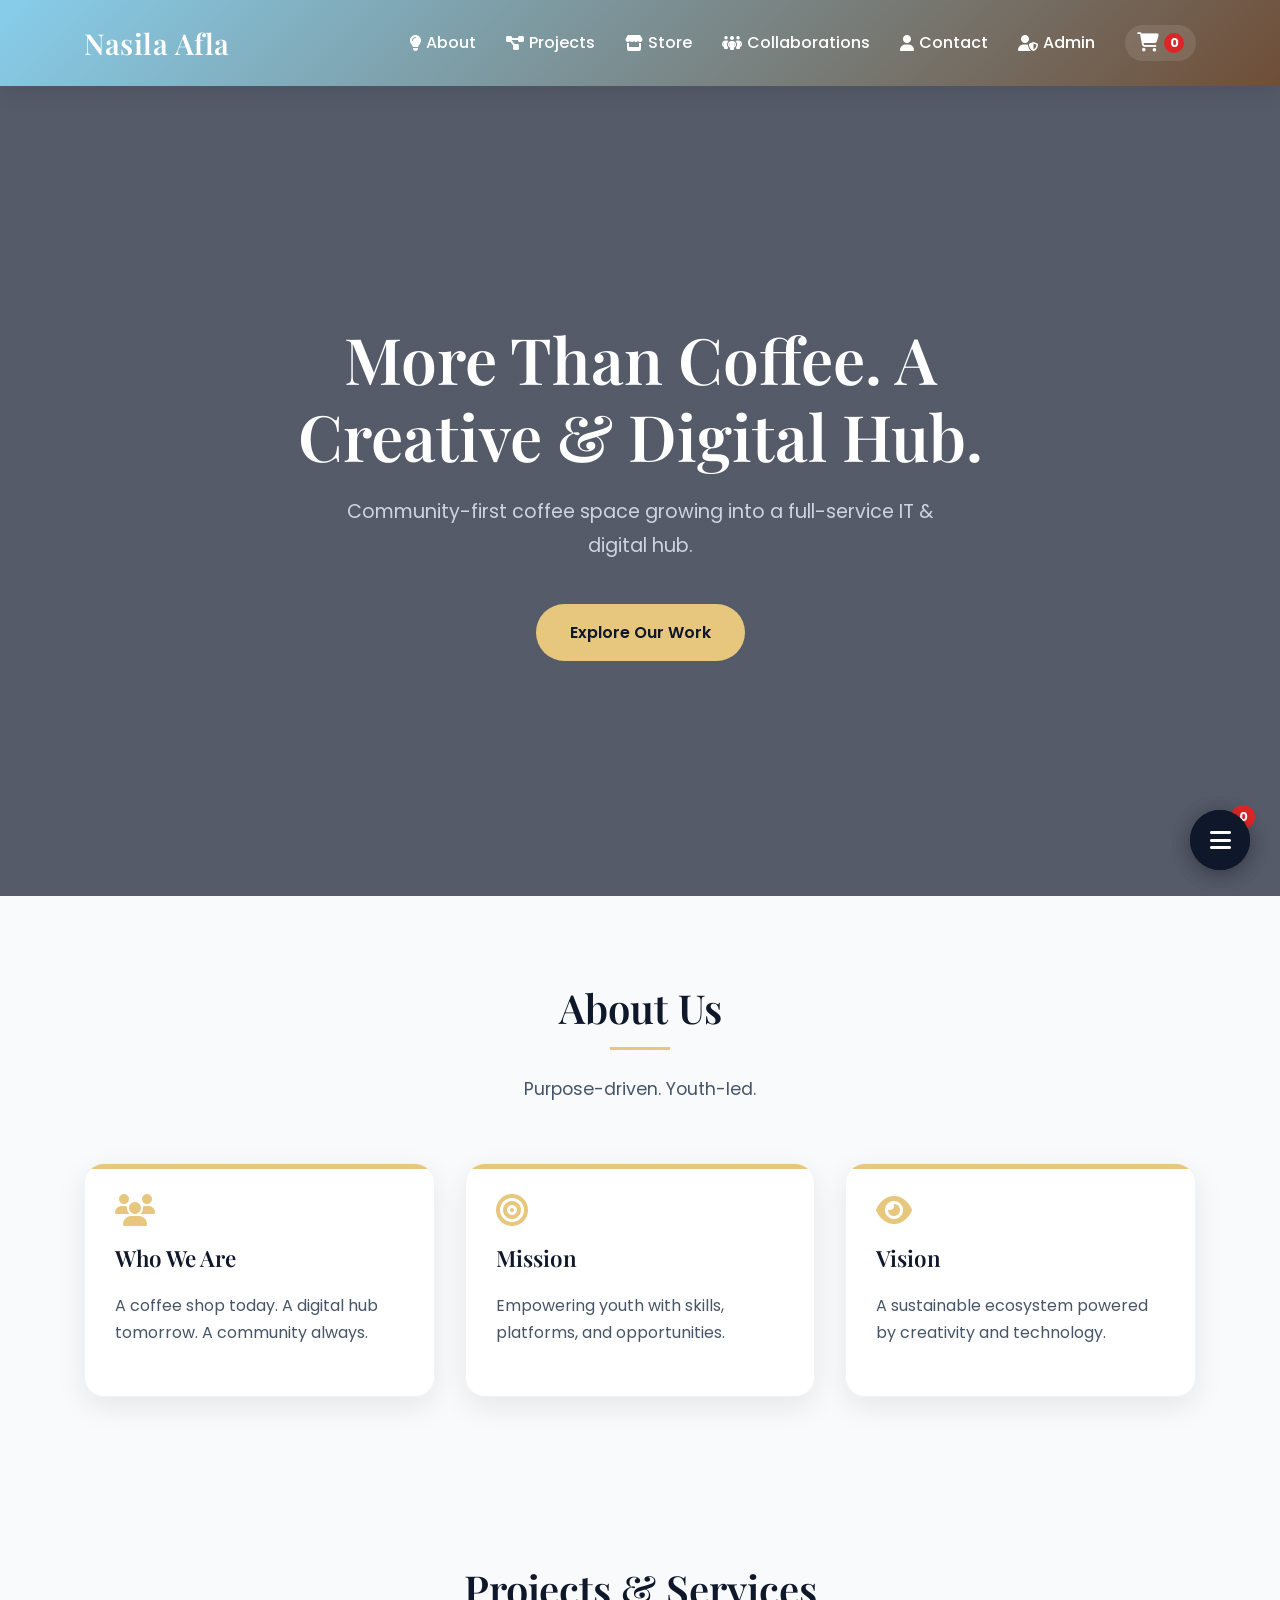
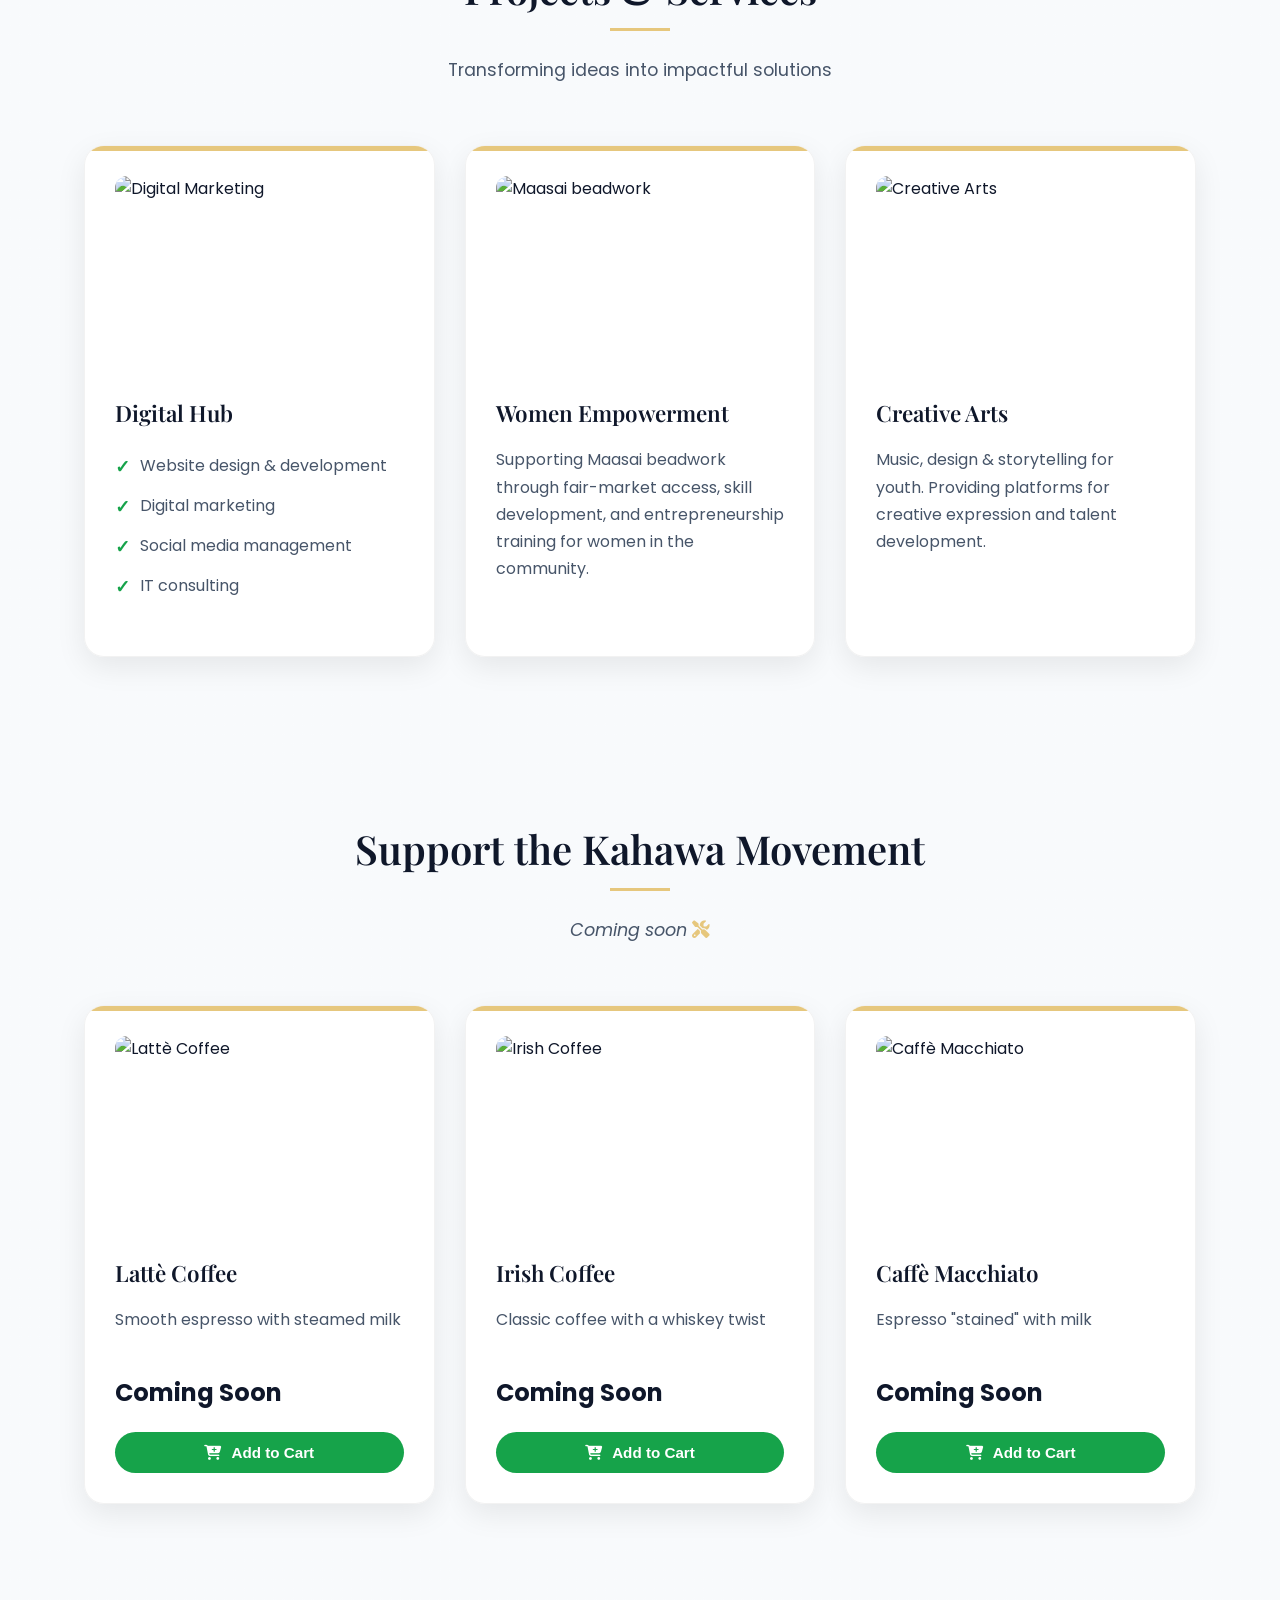
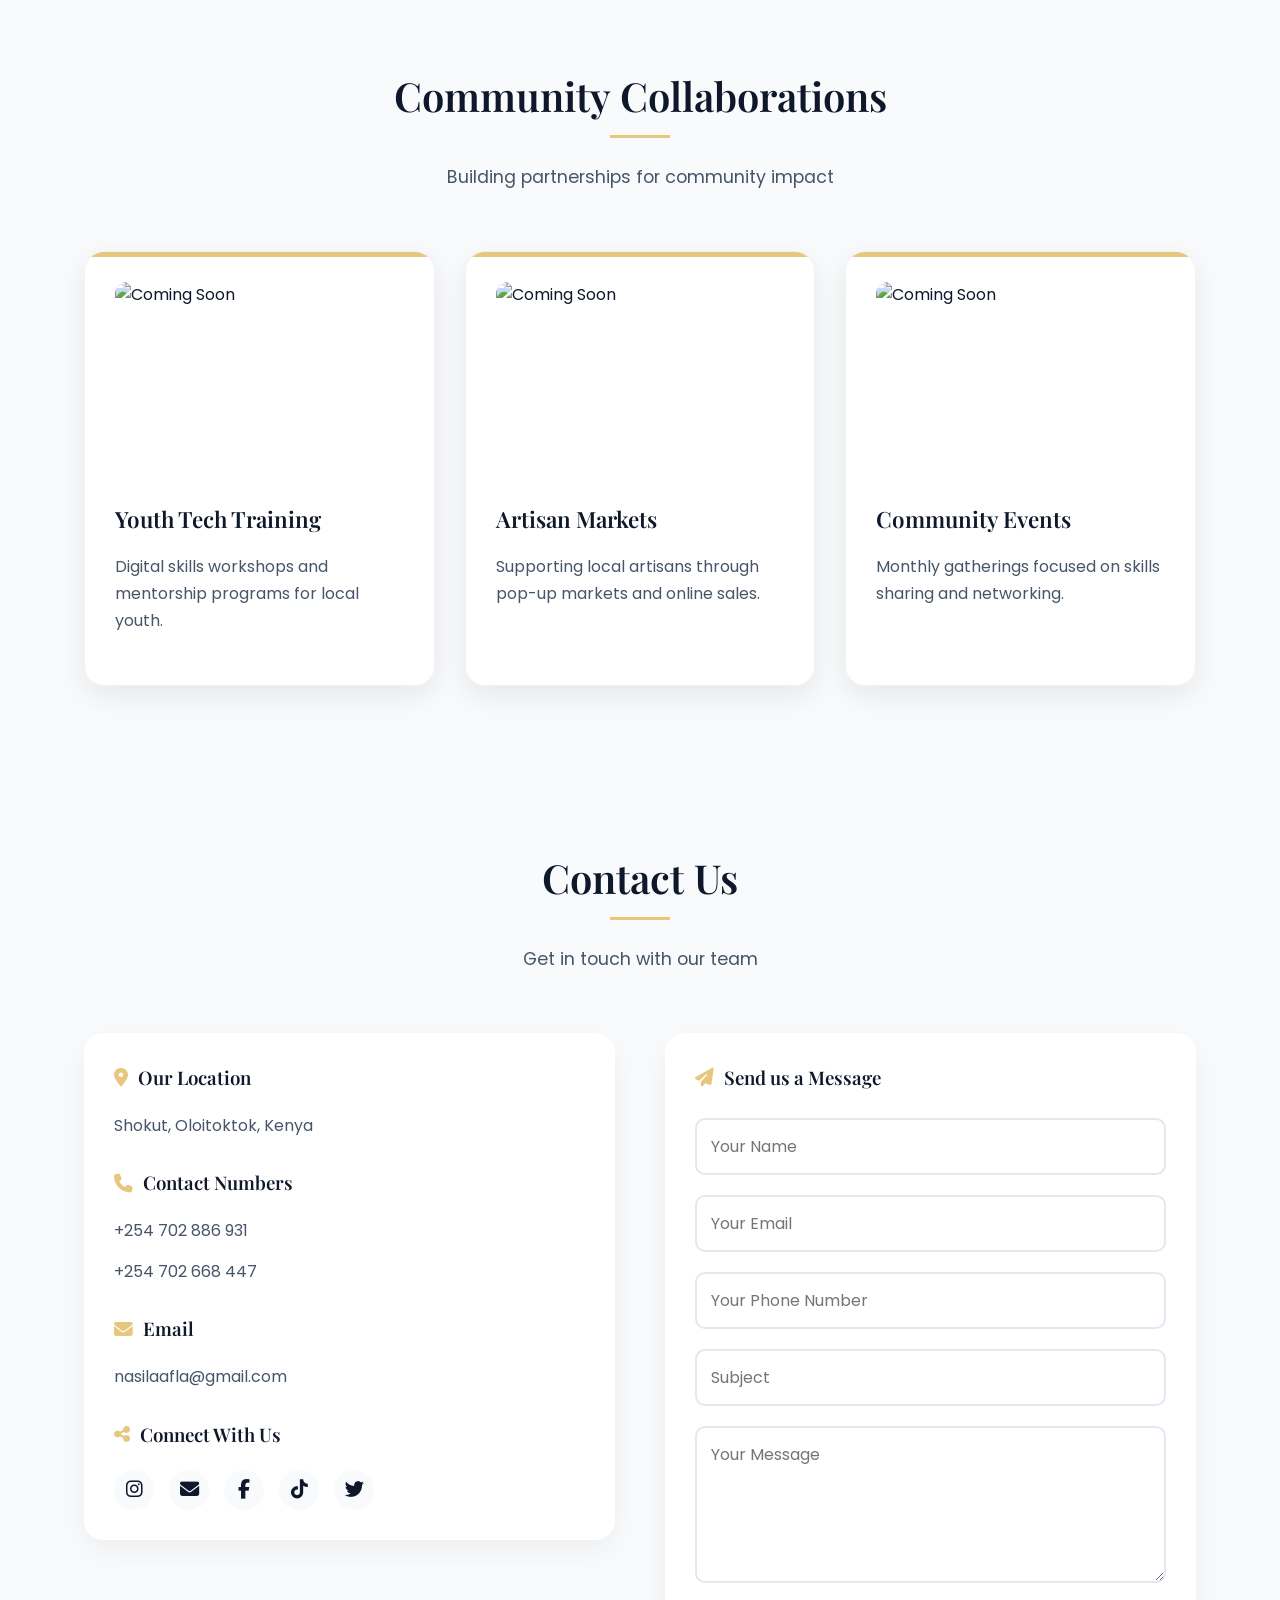
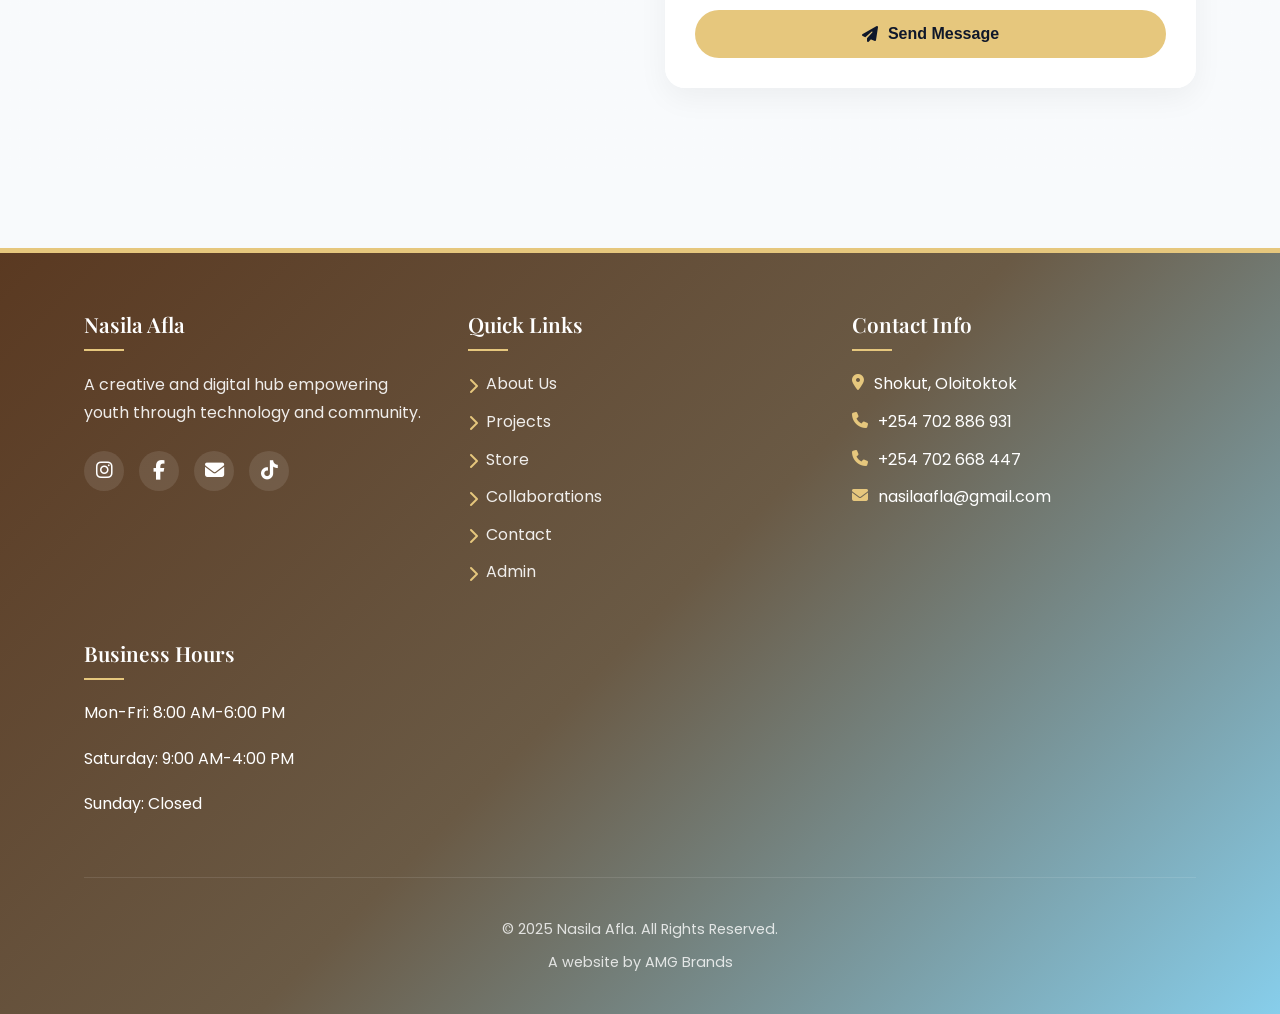
==== commit 14f9123c: "Added Admin as a navlink" ====
--- a/index.html
+++ b/index.html
@@ -22,11 +22,17 @@
       <nav>
         <div class="logo"><h1>Nasila Afla</h1></div>
         <div class="nav-links">
-          <a href="#about">About</a>
-          <a href="#projects">Projects</a>
-          <a href="#store">Store</a>
-          <a href="#collaborations">Collaborations</a>
-          <a href="#contact">Contact</a>
+          <a href="#about"><i class="fa-solid fa-lightbulb"></i> About</a>
+          <a href="#projects"><i class="fa-solid fa-project-diagram"></i> Projects</a>
+          <a href="#store"><i class="fa-solid fa-store"></i> Store</a>
+          <a href="#collaborations"><i class="fa-solid fa-people-group"></i> Collaborations</a>
+          <a href="#contact"><i class="fa-solid fa-user"></i> Contact</a>
+<!-- Admin Login Button -->
+  <a href="admin-login.html" class="admin-btn">
+    <i class="fas fa-user-shield"></i> Admin
+  </a>
+
+          
           <!-- Cart icon in navigation -->
           <a href="cart.html" class="nav-cart">
             <i class="fas fa-shopping-cart"></i>
@@ -272,6 +278,7 @@
             <li><a href="#store"><i class="fas fa-chevron-right"></i> Store</a></li>
             <li><a href="#collaborations"><i class="fas fa-chevron-right"></i> Collaborations</a></li>
             <li><a href="#contact"><i class="fas fa-chevron-right"></i> Contact</a></li>
+            <li><a href="admin-login.html"><i class="fas fa-chevron-right"></i> Admin</a></li>
           </ul>
         </div>
 
@@ -320,8 +327,8 @@
     <a href="index.html"><i class="fas fa-home"></i> Home</a>
     <a href="index.html#store"><i class="fas fa-store"></i> Store</a>
     <a href="cart.html"><i class="fas fa-shopping-cart"></i> Cart</a>
-    <a href="wip.html"><i class="fas fa-cogs"></i> WIP</a>
-    <a href="#contact"><i class="fas fa-envelope"></i> Contact</a>
+    <a href="admin-login.html"><i class="fas fa-user-shield"></i> Admin</a>
+    <a href="#contact"><i class="fa-solid fa-user"></i> Contact</a>
   </div>
 
  
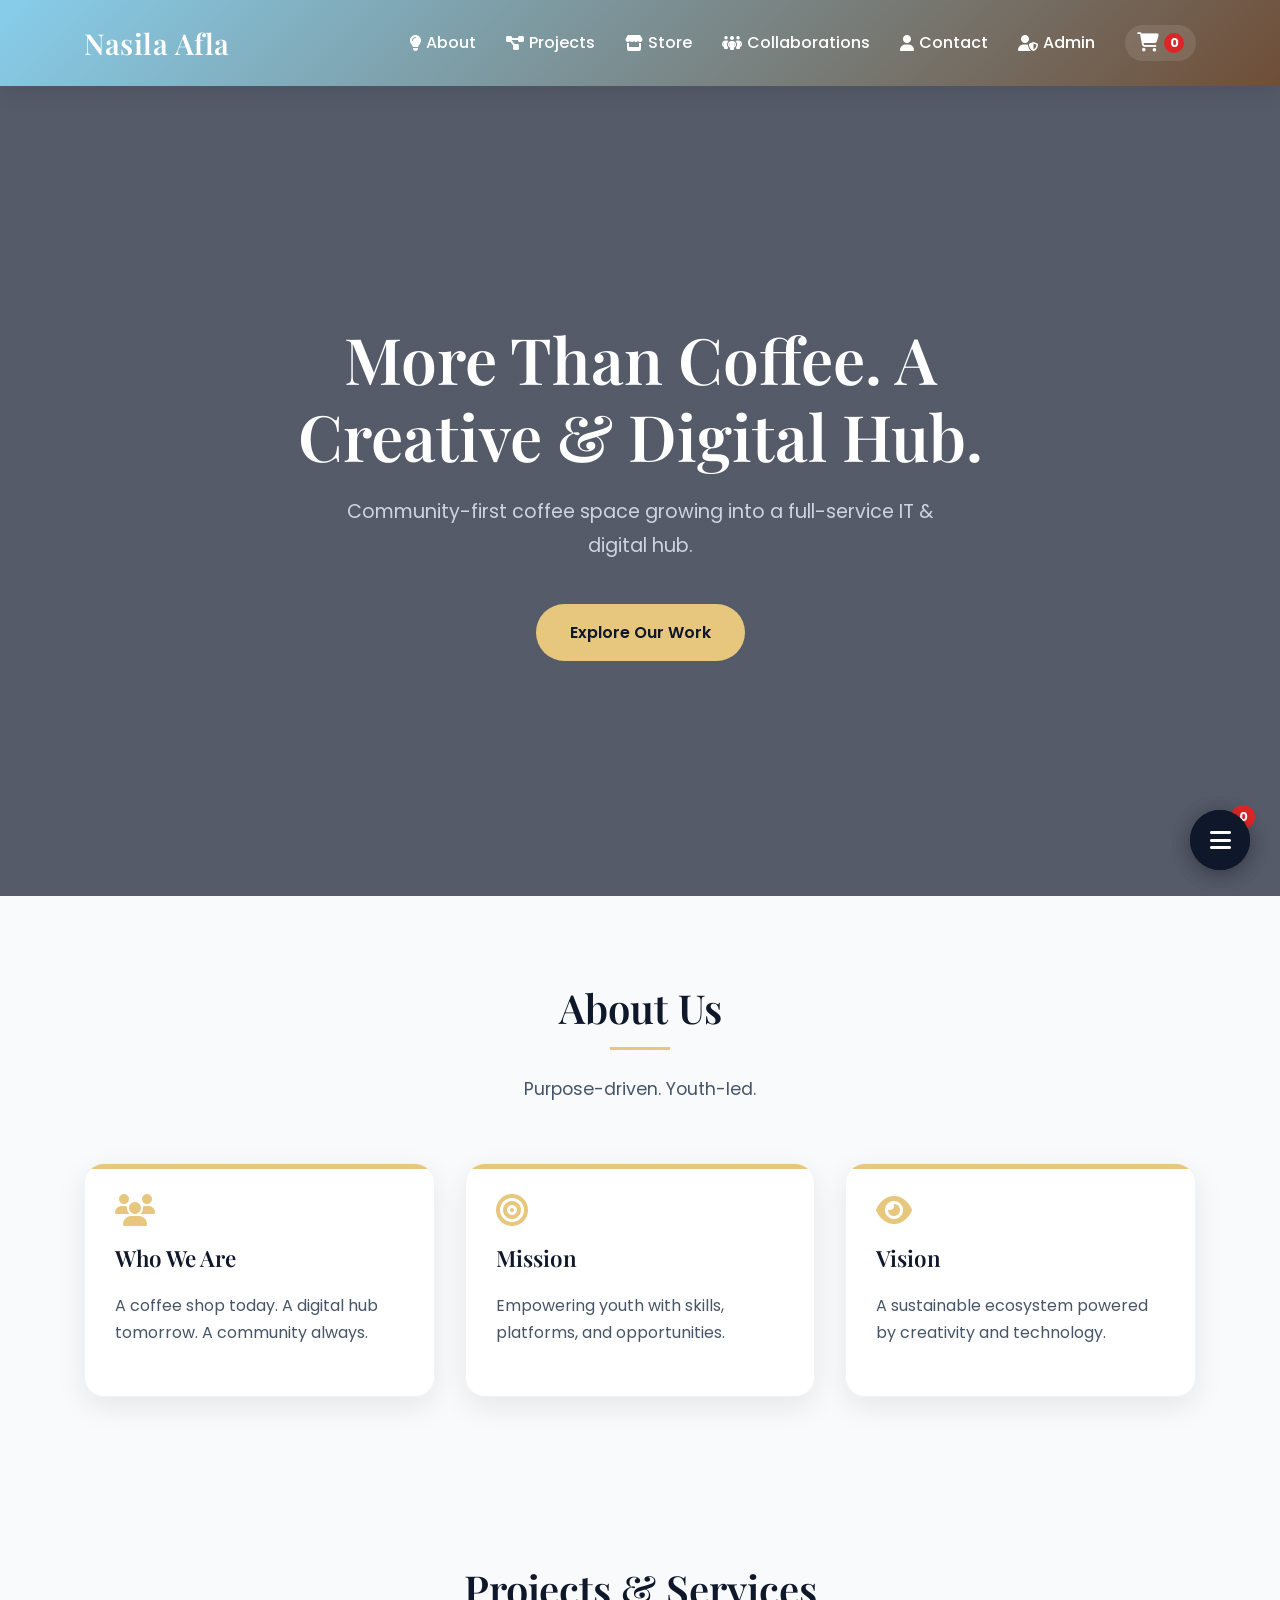
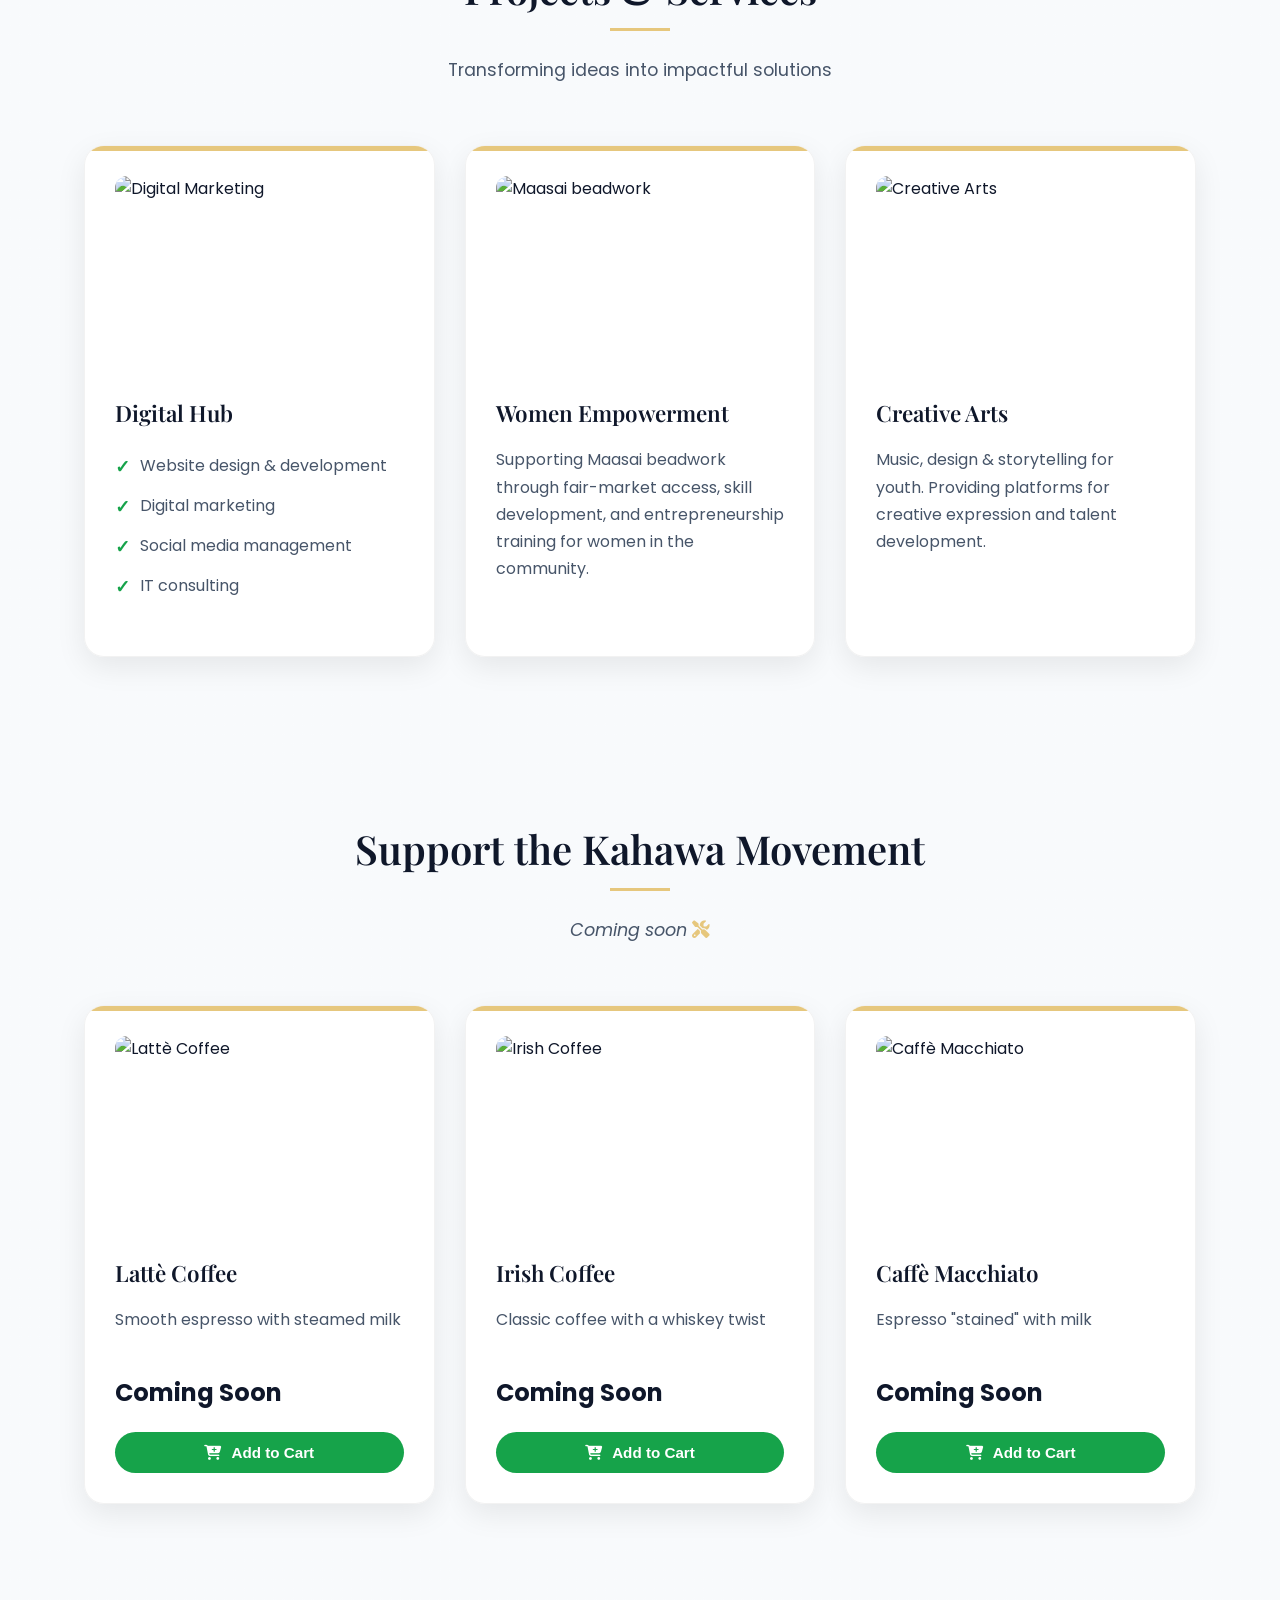
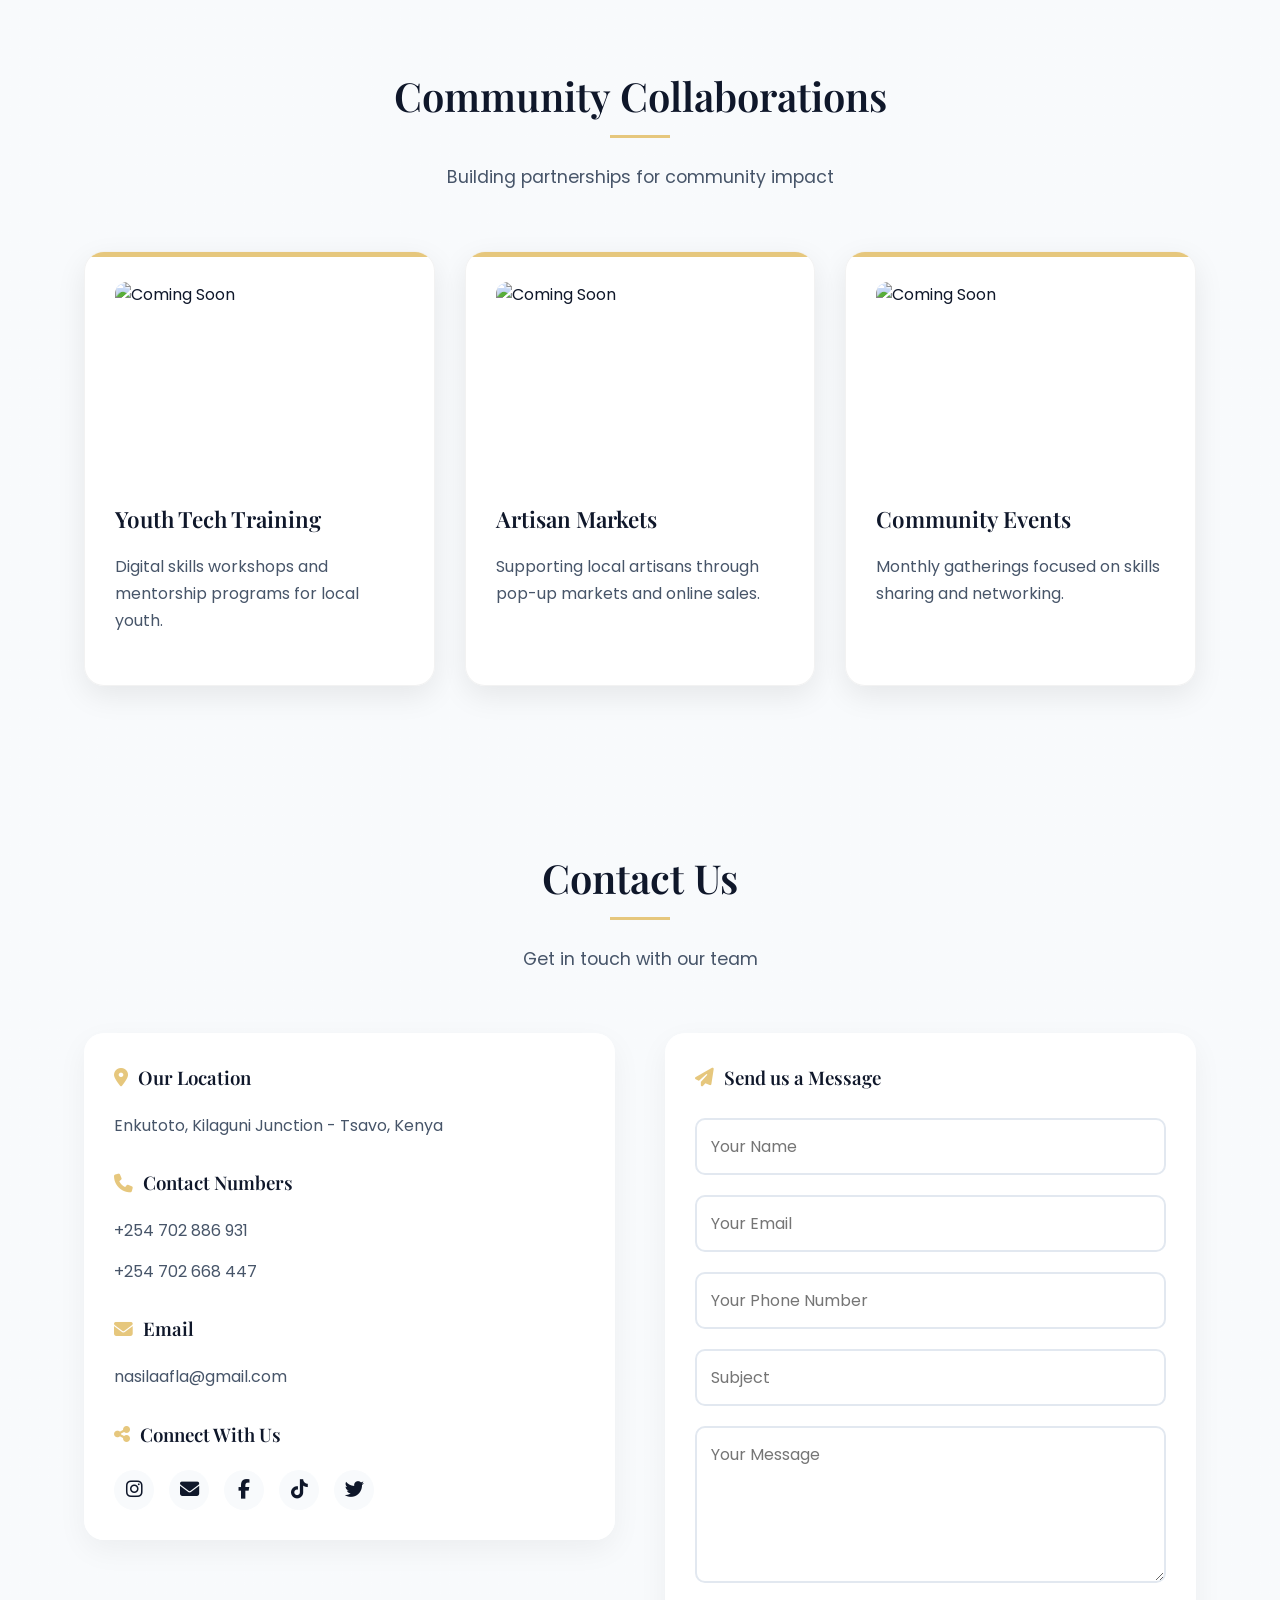
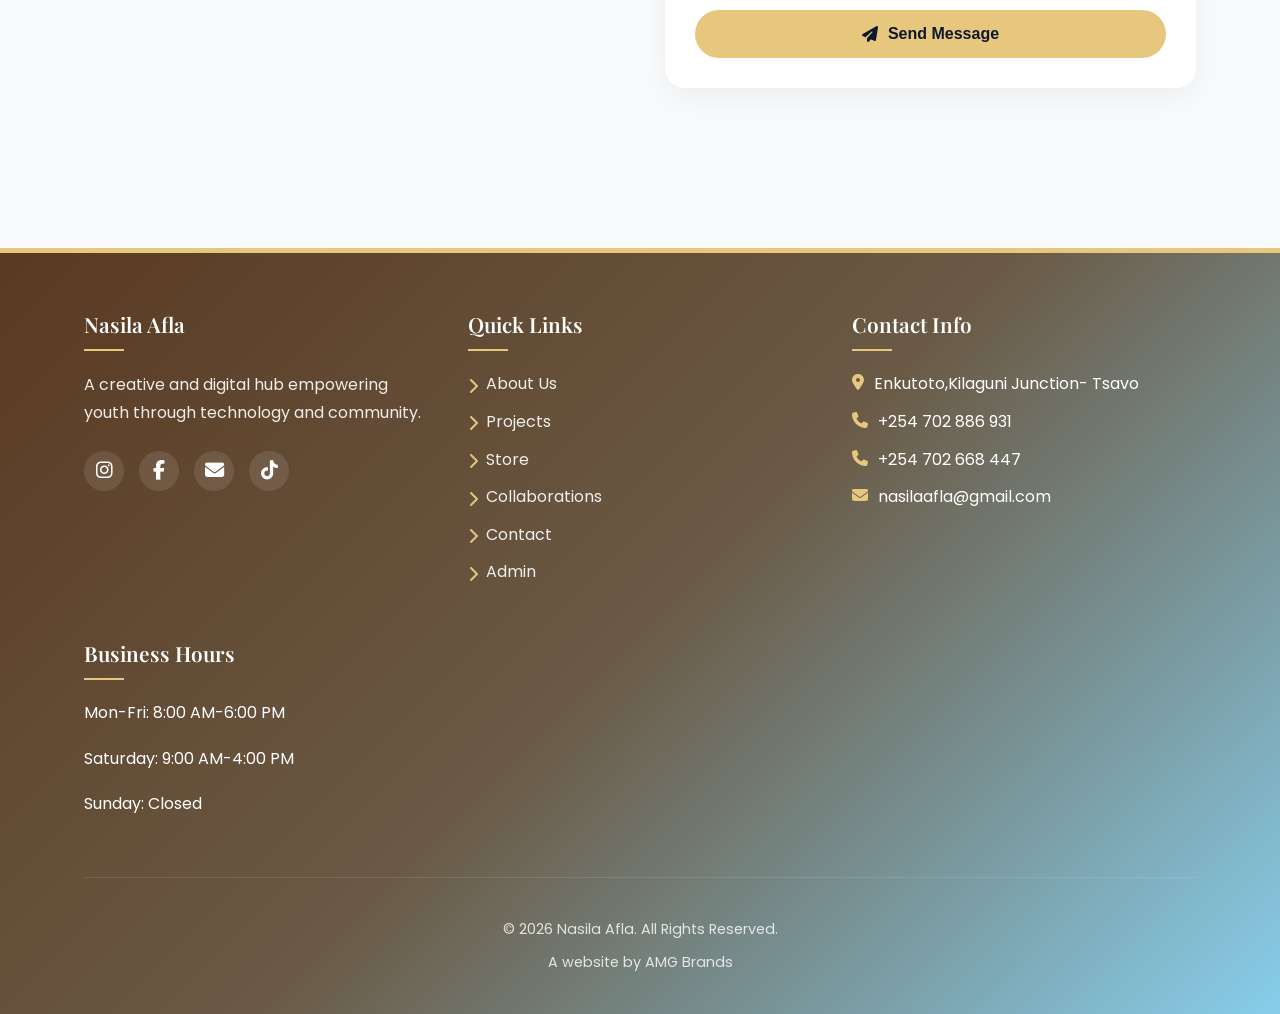
==== commit b3565a47: "backrolled to a previous version" ====
--- a/index.html
+++ b/index.html
@@ -28,7 +28,7 @@
           <a href="#collaborations"><i class="fa-solid fa-people-group"></i> Collaborations</a>
           <a href="#contact"><i class="fa-solid fa-user"></i> Contact</a>
 <!-- Admin Login Button -->
-  <a href="admin-login.html" class="admin-btn">
+  <a href="admin-login.html" target="_blank" class="admin-btn">
     <i class="fas fa-user-shield"></i> Admin
   </a>
 
@@ -190,7 +190,7 @@
     <div class="contact-container">
       <div class="contact-details">
         <h3><i class="fas fa-map-marker-alt"></i> Our Location</h3>
-        <p>Shokut, Oloitoktok, Kenya</p>
+        <p>Enkutoto, Kilaguni Junction - Tsavo, Kenya</p>
         
         <h3 style="margin-top: 30px;"><i class="fas fa-phone"></i> Contact Numbers</h3>
         <p>+254 702 886 931</p>
@@ -285,7 +285,7 @@
         <div class="footer-section">
           <h3>Contact Info</h3>
           <ul>
-            <li><i class="fas fa-map-marker-alt"></i> Shokut, Oloitoktok</li>
+            <li><i class="fas fa-map-marker-alt"></i> Enkutoto,Kilaguni Junction- Tsavo</li>
             <li><i class="fas fa-phone"></i> +254 702 886 931</li>
             <li><i class="fas fa-phone"></i> +254 702 668 447</li>
             <li><i class="fas fa-envelope"></i> nasilaafla@gmail.com</li>
@@ -303,7 +303,7 @@
       </div>
 
       <div class="footer-bottom">
-        <p>&copy; 2025 Nasila Afla. All Rights Reserved.</p>
+        <p>&copy; 2026 Nasila Afla. All Rights Reserved.</p>
         <p>A website by AMG Brands</p>
       </div>
     </div>
@@ -932,6 +932,487 @@
         }
     });
 });
+
+// ==================== CHRISTMAS EFFECTS ====================
+class ChristmasEffects {
+    constructor() {
+        this.isChristmasPeriod = this.checkChristmasPeriod();
+        this.adminDisabled = localStorage.getItem('christmasDisabled') === 'true';
+        this.isEnabled = !this.adminDisabled && 
+                       localStorage.getItem('christmasEnabled') === 'true' && 
+                       this.isChristmasPeriod;
+        this.settings = {
+            snowflakeCount: localStorage.getItem('snowflakeCount') || 100,
+            snowflakeSpeed: localStorage.getItem('snowflakeSpeed') || 'medium',
+            showDecorations: localStorage.getItem('showDecorations') !== 'false',
+            enableMusic: localStorage.getItem('enableMusic') === 'true',
+            intensity: localStorage.getItem('snowIntensity') || 'medium'
+        };
+        
+        this.audio = null;
+        this.snowflakes = [];
+        this.animationId = null;
+        this.init();
+    }
+
+    checkChristmasPeriod() {
+        const now = new Date();
+        const currentMonth = now.getMonth() + 1;
+        const currentDate = now.getDate();
+        
+        // Check if between Dec 24-28
+        if (currentMonth === 12 && currentDate >= 24 && currentDate <= 28) {
+            return true;
+        }
+        
+        // Also check from admin override
+        const adminOverride = localStorage.getItem('forceChristmas');
+        return adminOverride === 'true';
+    }
+
+    init() {
+        if (this.isChristmasPeriod && !this.adminDisabled) {
+            this.createToggleButton();
+            if (this.isEnabled) {
+                this.enableEffects();
+            }
+            this.checkAdminSettings();
+        }
+    }
+
+    createToggleButton() {
+        // Only create if not already exists
+        if (document.getElementById('christmasToggle')) return;
+        
+        const toggleHTML = `
+            <div class="christmas-toggle">
+                <button class="christmas-toggle-btn ${this.isEnabled ? 'active' : ''}" id="christmasToggle">
+                    <i class="fas ${this.isEnabled ? 'fa-snowflake' : 'fa-gift'}"></i>
+                    ${this.isEnabled ? 'Christmas Mode ON' : 'Activate Christmas'}
+                    <span class="christmas-badge" style="display: ${this.isEnabled ? 'flex' : 'none'}">!</span>
+                </button>
+                <div class="christmas-settings" id="christmasSettings">
+                    <h3><i class="fas fa-cog"></i> Christmas Settings</h3>
+                    <div class="settings-group">
+                        <label>
+                            <input type="checkbox" id="enableSnow" ${this.isEnabled ? 'checked' : ''}>
+                            Enable Snowfall
+                        </label>
+                    </div>
+                    <div class="settings-group">
+                        <label>Snowflake Count: <span id="countValue">${this.settings.snowflakeCount}</span></label>
+                        <input type="range" id="snowflakeCount" min="20" max="300" value="${this.settings.snowflakeCount}">
+                    </div>
+                    <div class="settings-group">
+                        <label>Snowflake Speed:</label>
+                        <select id="snowflakeSpeed">
+                            <option value="slow" ${this.settings.snowflakeSpeed === 'slow' ? 'selected' : ''}>Slow</option>
+                            <option value="medium" ${this.settings.snowflakeSpeed === 'medium' ? 'selected' : ''}>Medium</option>
+                            <option value="fast" ${this.settings.snowflakeSpeed === 'fast' ? 'selected' : ''}>Fast</option>
+                        </select>
+                    </div>
+                    <div class="settings-group">
+                        <label>Snow Intensity:</label>
+                        <select id="snowIntensity">
+                            <option value="light" ${this.settings.intensity === 'light' ? 'selected' : ''}>Light</option>
+                            <option value="medium" ${this.settings.intensity === 'medium' ? 'selected' : ''}>Medium</option>
+                            <option value="heavy" ${this.settings.intensity === 'heavy' ? 'selected' : ''}>Heavy</option>
+                        </select>
+                    </div>
+                    <div class="settings-group">
+                        <label>
+                            <input type="checkbox" id="showDecorations" ${this.settings.showDecorations ? 'checked' : ''}>
+                            Show Decorations
+                        </label>
+                    </div>
+                    <div class="settings-group">
+                        <label>
+                            <input type="checkbox" id="enableMusic" ${this.settings.enableMusic ? 'checked' : ''}>
+                            Enable Christmas Music
+                        </label>
+                    </div>
+                    <button class="btn" style="width: 100%; margin-top: 10px; background: var(--christmas-green)" onclick="christmasEffects.saveSettings()">
+                        <i class="fas fa-save"></i> Save Settings
+                    </button>
+                </div>
+            </div>
+        `;
+
+        document.body.insertAdjacentHTML('beforeend', toggleHTML);
+        this.setupEventListeners();
+    }
+
+    setupEventListeners() {
+        const toggleBtn = document.getElementById('christmasToggle');
+        const settingsBtn = document.getElementById('christmasSettings');
+        
+        toggleBtn?.addEventListener('click', (e) => {
+            e.stopPropagation();
+            this.toggleEffects();
+        });
+        
+        // Toggle settings panel
+        toggleBtn?.addEventListener('dblclick', (e) => {
+            e.stopPropagation();
+            settingsBtn?.classList.toggle('active');
+        });
+        
+        // Close settings when clicking outside
+        document.addEventListener('click', (e) => {
+            if (!e.target.closest('.christmas-toggle')) {
+                settingsBtn?.classList.remove('active');
+            }
+        });
+        
+        // Update snowflake count value
+        const countSlider = document.getElementById('snowflakeCount');
+        const countValue = document.getElementById('countValue');
+        
+        countSlider?.addEventListener('input', (e) => {
+            countValue.textContent = e.target.value;
+        });
+    }
+
+    toggleEffects() {
+        this.isEnabled = !this.isEnabled;
+        localStorage.setItem('christmasEnabled', this.isEnabled);
+        
+        const toggleBtn = document.getElementById('christmasToggle');
+        const badge = toggleBtn?.querySelector('.christmas-badge');
+        
+        if (this.isEnabled) {
+            this.enableEffects();
+            toggleBtn?.classList.add('active');
+            toggleBtn.innerHTML = `<i class="fas fa-snowflake"></i> Christmas Mode ON <span class="christmas-badge">!</span>`;
+            if (badge) badge.style.display = 'flex';
+        } else {
+            this.disableEffects();
+            toggleBtn?.classList.remove('active');
+            toggleBtn.innerHTML = `<i class="fas fa-gift"></i> Activate Christmas <span class="christmas-badge" style="display: none">!</span>`;
+            if (badge) badge.style.display = 'none';
+        }
+        
+        this.showToast(this.isEnabled ? '🎄 Christmas mode activated!' : 'Christmas mode disabled');
+    }
+
+    enableEffects() {
+        document.body.classList.add('christmas-active');
+        this.createSnowfall();
+        if (this.settings.showDecorations) {
+            this.addDecorations();
+        }
+        if (this.settings.enableMusic) {
+            this.playChristmasMusic();
+        }
+    }
+
+    disableEffects() {
+        document.body.classList.remove('christmas-active');
+        this.removeSnowfall();
+        this.removeDecorations();
+        this.stopChristmasMusic();
+    }
+
+    createSnowfall() {
+        // Remove existing snowfall if any
+        this.removeSnowfall();
+        
+        const container = document.createElement('div');
+        container.id = 'snowfall-container';
+        document.body.appendChild(container);
+        
+        const count = parseInt(this.settings.snowflakeCount);
+        const speed = this.getSnowflakeSpeed();
+        const intensity = this.settings.intensity;
+        
+        // Create snowflakes
+        for (let i = 0; i < count; i++) {
+            this.createSnowflake(container, speed, intensity);
+        }
+        
+        // Start animation
+        this.animateSnowflakes();
+    }
+
+    createSnowflake(container, speed, intensity) {
+        const snowflake = document.createElement('div');
+        snowflake.classList.add('snowflake');
+        
+        // Random size based on intensity
+        const sizes = this.getSnowflakeSizes(intensity);
+        const sizeClass = sizes[Math.floor(Math.random() * sizes.length)];
+        snowflake.classList.add(sizeClass);
+        
+        // Random position
+        const left = Math.random() * 100;
+        snowflake.style.left = left + 'vw';
+        snowflake.style.top = (-20 - Math.random() * 20) + 'px';
+        
+        // Random animation properties
+        const duration = speed * (0.8 + Math.random() * 0.4);
+        const delay = Math.random() * 5;
+        const sway = (Math.random() - 0.5) * 100;
+        
+        snowflake.style.setProperty('--sway', sway + 'px');
+        snowflake.style.animationDuration = duration + 's';
+        snowflake.style.animationDelay = delay + 's';
+        
+        // Store reference
+        snowflake.dataset.speed = duration;
+        snowflake.dataset.sway = sway;
+        snowflake.dataset.left = left;
+        
+        // Add sparkle effect randomly
+        if (Math.random() > 0.7) {
+            snowflake.classList.add('snowflake-sparkle');
+        }
+        
+        container.appendChild(snowflake);
+        this.snowflakes.push(snowflake);
+    }
+
+    getSnowflakeSizes(intensity) {
+        switch(intensity) {
+            case 'light':
+                return ['snowflake-small', 'snowflake-medium'];
+            case 'heavy':
+                return ['snowflake-medium', 'snowflake-large', 'snowflake-extra-large'];
+            default:
+                return ['snowflake-small', 'snowflake-medium', 'snowflake-large'];
+        }
+    }
+
+    getSnowflakeSpeed() {
+        switch(this.settings.snowflakeSpeed) {
+            case 'slow': return 15;
+            case 'fast': return 5;
+            default: return 10;
+        }
+    }
+
+    animateSnowflakes() {
+        const container = document.getElementById('snowfall-container');
+        if (!container || !this.isEnabled) {
+            if (this.animationId) {
+                cancelAnimationFrame(this.animationId);
+                this.animationId = null;
+            }
+            return;
+        }
+        
+        const now = Date.now();
+        
+        this.snowflakes.forEach((snowflake, index) => {
+            if (!snowflake.parentNode) {
+                this.snowflakes.splice(index, 1);
+                return;
+            }
+            
+            // Get current position
+            let top = parseFloat(snowflake.style.top) || -20;
+            
+            // Calculate new position based on animation progress
+            const speed = parseFloat(snowflake.dataset.speed) || 10;
+            const progress = ((now / 1000) % speed) / speed;
+            
+            // Update position
+            top = progress * (window.innerHeight + 40) - 20;
+            snowflake.style.top = top + 'px';
+            
+            // Add horizontal sway
+            const sway = parseFloat(snowflake.dataset.sway) || 0;
+            const left = parseFloat(snowflake.dataset.left) || 50;
+            const swayOffset = Math.sin(progress * Math.PI * 2) * sway;
+            snowflake.style.left = (left + swayOffset / window.innerWidth * 100) + 'vw';
+            
+            // Update opacity for fade in/out effect
+            const opacity = top < 50 || top > window.innerHeight - 100 ? 0.3 : 0.8;
+            snowflake.style.opacity = opacity;
+            
+            // Reset if snowflake is below screen
+            if (top > window.innerHeight) {
+                snowflake.style.top = '-20px';
+                snowflake.dataset.left = Math.random() * 100;
+            }
+        });
+        
+        // Continue animation
+        this.animationId = requestAnimationFrame(() => this.animateSnowflakes());
+    }
+
+    removeSnowfall() {
+        const container = document.getElementById('snowfall-container');
+        if (container) {
+            container.remove();
+        }
+        this.snowflakes = [];
+        if (this.animationId) {
+            cancelAnimationFrame(this.animationId);
+            this.animationId = null;
+        }
+    }
+
+    addDecorations() {
+        const decorations = ['🎄', '🎁', '🎅', '🌟', '🔔', '⭐'];
+        
+        // Add decorations to corners
+        decorations.forEach((deco, index) => {
+            const decoration = document.createElement('div');
+            decoration.className = 'christmas-decoration';
+            decoration.textContent = deco;
+            decoration.style.cssText = `
+                position: fixed;
+                top: ${20 + index * 15}px;
+                left: ${10 + index * 10}px;
+                font-size: ${24 + index * 2}px;
+                z-index: 9997;
+                pointer-events: none;
+                animation: float 3s ease-in-out infinite;
+                animation-delay: ${index * 0.5}s;
+            `;
+            document.body.appendChild(decoration);
+        });
+    }
+
+    removeDecorations() {
+        const decorations = document.querySelectorAll('.christmas-decoration');
+        decorations.forEach(deco => deco.remove());
+    }
+
+    playChristmasMusic() {
+        try {
+            if (!this.audio) {
+                this.audio = new Audio();
+                this.audio.src = 'https://assets.mixkit.co/music/preview/mixkit-christmas-is-coming-793.mp3';
+                this.audio.loop = true;
+                this.audio.volume = 0.3;
+            }
+            this.audio.play().catch(e => {
+                console.log('Music autoplay prevented, user interaction required');
+                // Set up a play button if needed
+            });
+        } catch (error) {
+            console.log('Music playback error:', error);
+        }
+    }
+
+    stopChristmasMusic() {
+        if (this.audio) {
+            this.audio.pause();
+            this.audio.currentTime = 0;
+        }
+    }
+
+    saveSettings() {
+        this.settings = {
+            snowflakeCount: document.getElementById('snowflakeCount').value,
+            snowflakeSpeed: document.getElementById('snowflakeSpeed').value,
+            showDecorations: document.getElementById('showDecorations').checked,
+            enableMusic: document.getElementById('enableMusic').checked,
+            intensity: document.getElementById('snowIntensity').value
+        };
+        
+        // Save to localStorage
+        Object.entries(this.settings).forEach(([key, value]) => {
+            localStorage.setItem(key, value);
+        });
+        
+        // Reapply effects if enabled
+        if (this.isEnabled) {
+            this.disableEffects();
+            setTimeout(() => this.enableEffects(), 100);
+        }
+        
+        this.showToast('Settings saved!');
+        document.getElementById('christmasSettings')?.classList.remove('active');
+    }
+
+    checkAdminSettings() {
+        // Check if admin has disabled Christmas effects
+        const adminDisabled = localStorage.getItem('christmasDisabled') === 'true';
+        if (adminDisabled) {
+            this.hideChristmasButton();
+            this.disableEffects();
+            return;
+        }
+        
+        // Check admin override settings
+        const adminSettings = localStorage.getItem('christmasAdminSettings');
+        if (adminSettings) {
+            try {
+                const settings = JSON.parse(adminSettings);
+                if (settings.forceEnable) {
+                    this.isEnabled = true;
+                    this.enableEffects();
+                }
+            } catch (e) {
+                console.error('Error parsing admin settings:', e);
+            }
+        }
+    }
+
+    hideChristmasButton() {
+        const toggleButton = document.querySelector('.christmas-toggle');
+        if (toggleButton) {
+            toggleButton.style.display = 'none';
+        }
+    }
+
+    showToast(message) {
+        const toast = document.getElementById('toast') || (() => {
+            const toastEl = document.createElement('div');
+            toastEl.id = 'toast';
+            toastEl.className = 'toast';
+            document.body.appendChild(toastEl);
+            return toastEl;
+        })();
+        
+        toast.innerHTML = `<i class="fas fa-snowflake"></i> ${message}`;
+        toast.classList.add('show');
+        
+        setTimeout(() => {
+            toast.classList.remove('show');
+        }, 3000);
+    }
+    
+    // Listen for admin changes in real-time
+    setupAdminListener() {
+        window.addEventListener('storage', (e) => {
+            if (e.key === 'christmasDisabled') {
+                const adminDisabled = e.newValue === 'true';
+                if (adminDisabled) {
+                    this.hideChristmasButton();
+                    this.disableEffects();
+                } else {
+                    // If admin re-enables it, check if we should show button
+                    if (this.isChristmasPeriod) {
+                        this.showChristmasButton();
+                    }
+                }
+            }
+        });
+    }
+    
+    showChristmasButton() {
+        const toggleButton = document.querySelector('.christmas-toggle');
+        if (toggleButton) {
+            toggleButton.style.display = 'block';
+        }
+    }
+}
+
+// Initialize Christmas Effects
+let christmasEffects;
+
+document.addEventListener('DOMContentLoaded', function() {
+    // ... existing initialization code ...
+    
+    // Initialize Christmas Effects (after other initializations)
+    setTimeout(() => {
+        christmasEffects = new ChristmasEffects();
+        christmasEffects.setupAdminListener();
+    }, 100);
+});
   </script>
 </body>
 </html>
--- a/styles.css
+++ b/styles.css
@@ -2171,4 +2171,415 @@
 .view-btn.active {
     background: var(--accent);
     color: white;
+}
+
+/* ==================== CHRISTMAS THEME STYLES ==================== */
+:root {
+  --christmas-red: #c41e3a;
+  --christmas-green: #165b33;
+  --christmas-gold: #ffd700;
+  --christmas-silver: #c0c0c0;
+  --snow-white: #ffffff;
+  --holly-green: #0a5c36;
+}
+
+/* Christmas Theme Toggle */
+.christmas-toggle {
+  position: fixed;
+  top: 100px;
+  right: 20px;
+  z-index: 9999;
+  display: flex;
+  flex-direction: column;
+  align-items: center;
+  gap: 10px;
+}
+
+.christmas-toggle-btn {
+  background: linear-gradient(135deg, var(--christmas-red), var(--christmas-green));
+  color: white;
+  border: none;
+  padding: 12px 20px;
+  border-radius: 25px;
+  cursor: pointer;
+  display: flex;
+  align-items: center;
+  gap: 8px;
+  font-weight: 600;
+  box-shadow: 0 4px 15px rgba(0,0,0,0.2);
+  transition: all 0.3s ease;
+  z-index: 9999;
+}
+
+.christmas-toggle-btn:hover {
+  transform: translateY(-2px);
+  box-shadow: 0 6px 20px rgba(0,0,0,0.3);
+}
+
+.christmas-toggle-btn.active {
+  background: linear-gradient(135deg, var(--christmas-gold), var(--christmas-red));
+}
+
+.christmas-settings {
+  background: white;
+  padding: 20px;
+  border-radius: 15px;
+  box-shadow: 0 10px 30px rgba(0,0,0,0.15);
+  display: none;
+  width: 300px;
+  animation: slideIn 0.3s ease;
+}
+
+.christmas-settings.active {
+  display: block;
+}
+
+@keyframes slideIn {
+  from {
+    opacity: 0;
+    transform: translateY(-10px);
+  }
+  to {
+    opacity: 1;
+    transform: translateY(0);
+  }
+}
+
+.christmas-settings h3 {
+  color: var(--christmas-green);
+  margin-bottom: 15px;
+  display: flex;
+  align-items: center;
+  gap: 10px;
+}
+
+.settings-group {
+  margin-bottom: 15px;
+}
+
+.settings-group label {
+  display: flex;
+  align-items: center;
+  gap: 8px;
+  cursor: pointer;
+  color: #333;
+  font-weight: 500;
+}
+
+.settings-group input[type="range"] {
+  width: 100%;
+  margin-top: 5px;
+  accent-color: var(--christmas-red);
+}
+
+.settings-group input[type="checkbox"] {
+  accent-color: var(--christmas-green);
+}
+
+/* Snowfall Container */
+#snowfall-container {
+  position: fixed;
+  top: 0;
+  left: 0;
+  width: 100%;
+  height: 100%;
+  pointer-events: none;
+  z-index: 9998;
+  overflow: hidden;
+}
+
+/* Individual Snowflake */
+.snowflake {
+  position: absolute;
+  top: -20px;
+  background: var(--snow-white);
+  border-radius: 50%;
+  pointer-events: none;
+  opacity: 0.8;
+  filter: blur(0.5px);
+  animation-name: snowfall;
+  animation-timing-function: linear;
+  animation-iteration-count: infinite;
+}
+
+@keyframes snowfall {
+  0% {
+    transform: translateY(0) translateX(0) rotate(0deg);
+    opacity: 0.8;
+  }
+  50% {
+    transform: translateX(var(--sway)) rotate(180deg);
+    opacity: 0.9;
+  }
+  100% {
+    transform: translateY(100vh) translateX(calc(var(--sway) * 2)) rotate(360deg);
+    opacity: 0;
+  }
+}
+
+/* Different snowflake sizes */
+.snowflake-small {
+  width: 4px;
+  height: 4px;
+  filter: blur(0.3px);
+}
+
+.snowflake-medium {
+  width: 6px;
+  height: 6px;
+}
+
+.snowflake-large {
+  width: 8px;
+  height: 8px;
+  filter: blur(0.8px);
+}
+
+.snowflake-extra-large {
+  width: 12px;
+  height: 12px;
+  filter: blur(1px);
+}
+
+/* Christmas Decorations */
+.christmas-decoration {
+  position: fixed;
+  z-index: 9997;
+  pointer-events: none;
+  animation: float 3s ease-in-out infinite;
+}
+
+@keyframes float {
+  0%, 100% {
+    transform: translateY(0) rotate(0deg);
+  }
+  50% {
+    transform: translateY(-10px) rotate(5deg);
+  }
+}
+
+/* Christmas Header Effects */
+.christmas-active header#navbar {
+  background: linear-gradient(135deg, var(--christmas-green), #0a5c36);
+  border-bottom: 3px solid var(--christmas-red);
+}
+
+.christmas-active .logo h1 {
+  color: var(--christmas-gold);
+  text-shadow: 0 2px 4px rgba(0,0,0,0.3);
+}
+
+.christmas-active .nav-links a {
+  color: var(--snow-white);
+}
+
+.christmas-active .nav-links a:hover {
+  color: var(--christmas-gold);
+}
+
+.christmas-active .nav-cart {
+  background: var(--christmas-red);
+}
+
+/* Christmas Hero Section */
+.christmas-active .hero {
+  background: linear-gradient(rgba(10, 92, 54, 0.9), rgba(196, 30, 58, 0.8)), 
+              url('https://images.pexels.com/photos/585750/pexels-photo-585750.jpeg');
+  position: relative;
+  overflow: hidden;
+}
+
+.christmas-active .hero::before {
+  content: '';
+  position: absolute;
+  top: 0;
+  left: 0;
+  right: 0;
+  bottom: 0;
+  background-image: 
+    radial-gradient(circle at 20% 30%, rgba(255, 215, 0, 0.1) 2px, transparent 2px),
+    radial-gradient(circle at 80% 70%, rgba(255, 215, 0, 0.1) 2px, transparent 2px),
+    radial-gradient(circle at 40% 80%, rgba(255, 215, 0, 0.1) 2px, transparent 2px);
+  background-size: 50px 50px;
+  animation: twinkle 4s ease-in-out infinite alternate;
+}
+
+@keyframes twinkle {
+  0% {
+    opacity: 0.3;
+  }
+  100% {
+    opacity: 0.7;
+  }
+}
+
+/* Christmas Buttons */
+.christmas-active .btn,
+.christmas-active .buy-btn,
+.christmas-active .submit-btn {
+  background: linear-gradient(135deg, var(--christmas-red), var(--christmas-gold));
+  position: relative;
+  overflow: hidden;
+}
+
+.christmas-active .btn::before,
+.christmas-active .buy-btn::before,
+.christmas-active .submit-btn::before {
+  content: '';
+  position: absolute;
+  top: 0;
+  left: -100%;
+  width: 100%;
+  height: 100%;
+  background: linear-gradient(90deg, transparent, rgba(255, 255, 255, 0.3), transparent);
+  transition: left 0.5s ease;
+}
+
+.christmas-active .btn:hover::before,
+.christmas-active .buy-btn:hover::before,
+.christmas-active .submit-btn:hover::before {
+  left: 100%;
+}
+
+/* Christmas Card Effects */
+.christmas-active .card,
+.christmas-active .dynamic-card {
+  border: 2px solid transparent;
+  background: linear-gradient(white, white), 
+              linear-gradient(135deg, var(--christmas-green), var(--christmas-red), var(--christmas-gold));
+  background-origin: border-box;
+  background-clip: content-box, border-box;
+  position: relative;
+}
+
+.christmas-active .card::after,
+.christmas-active .dynamic-card::after {
+  content: '🎄';
+  position: absolute;
+  top: -15px;
+  right: -15px;
+  font-size: 24px;
+  animation: wiggle 2s ease-in-out infinite;
+  z-index: 1;
+}
+
+@keyframes wiggle {
+  0%, 100% {
+    transform: rotate(-10deg);
+  }
+  50% {
+    transform: rotate(10deg);
+  }
+}
+
+/* Christmas Footer */
+.christmas-active .footer {
+  background: linear-gradient(135deg, var(--christmas-green), #0a5c36);
+  position: relative;
+  overflow: hidden;
+}
+
+.christmas-active .footer::before {
+  content: '❄️🎁🎅✨';
+  position: absolute;
+  top: 10px;
+  left: 0;
+  right: 0;
+  text-align: center;
+  font-size: 20px;
+  opacity: 0.3;
+  animation: scroll 30s linear infinite;
+}
+
+@keyframes scroll {
+  0% {
+    transform: translateX(-100%);
+  }
+  100% {
+    transform: translateX(100%);
+  }
+}
+
+/* Performance Optimizations */
+@media (prefers-reduced-motion: reduce) {
+  .snowflake,
+  .christmas-decoration,
+  .christmas-active .card::after,
+  .christmas-active .footer::before,
+  .christmas-active .hero::before {
+    animation: none !important;
+  }
+}
+
+/* Mobile Responsiveness */
+@media (max-width: 768px) {
+  .christmas-toggle {
+    top: 80px;
+    right: 10px;
+  }
+  
+  .christmas-settings {
+    width: 280px;
+    right: 0;
+  }
+  
+  .christmas-toggle-btn {
+    padding: 10px 15px;
+    font-size: 14px;
+  }
+  
+  .christmas-active .card::after,
+  .christmas-active .dynamic-card::after {
+    font-size: 18px;
+    top: -10px;
+    right: -10px;
+  }
+}
+
+/* High-performance snowflake variations */
+.snowflake-sparkle {
+  background: radial-gradient(circle at center, white, transparent);
+  box-shadow: 0 0 8px white;
+}
+
+.snowflake-fluffy {
+  filter: blur(1.5px);
+  opacity: 0.9;
+}
+
+.snowflake-fast {
+  animation-duration: 5s !important;
+}
+
+.snowflake-slow {
+  animation-duration: 15s !important;
+}
+
+/* Christmas notification badge */
+.christmas-badge {
+  position: absolute;
+  top: -8px;
+  right: -8px;
+  background: var(--christmas-red);
+  color: white;
+  width: 20px;
+  height: 20px;
+  border-radius: 50%;
+  display: flex;
+  align-items: center;
+  justify-content: center;
+  font-size: 12px;
+  font-weight: bold;
+  animation: pulse 1.5s infinite;
+}
+
+@keyframes pulse {
+  0%, 100% {
+    transform: scale(1);
+    box-shadow: 0 0 0 0 rgba(196, 30, 58, 0.7);
+  }
+  50% {
+    transform: scale(1.1);
+    box-shadow: 0 0 0 10px rgba(196, 30, 58, 0);
+  }
 }
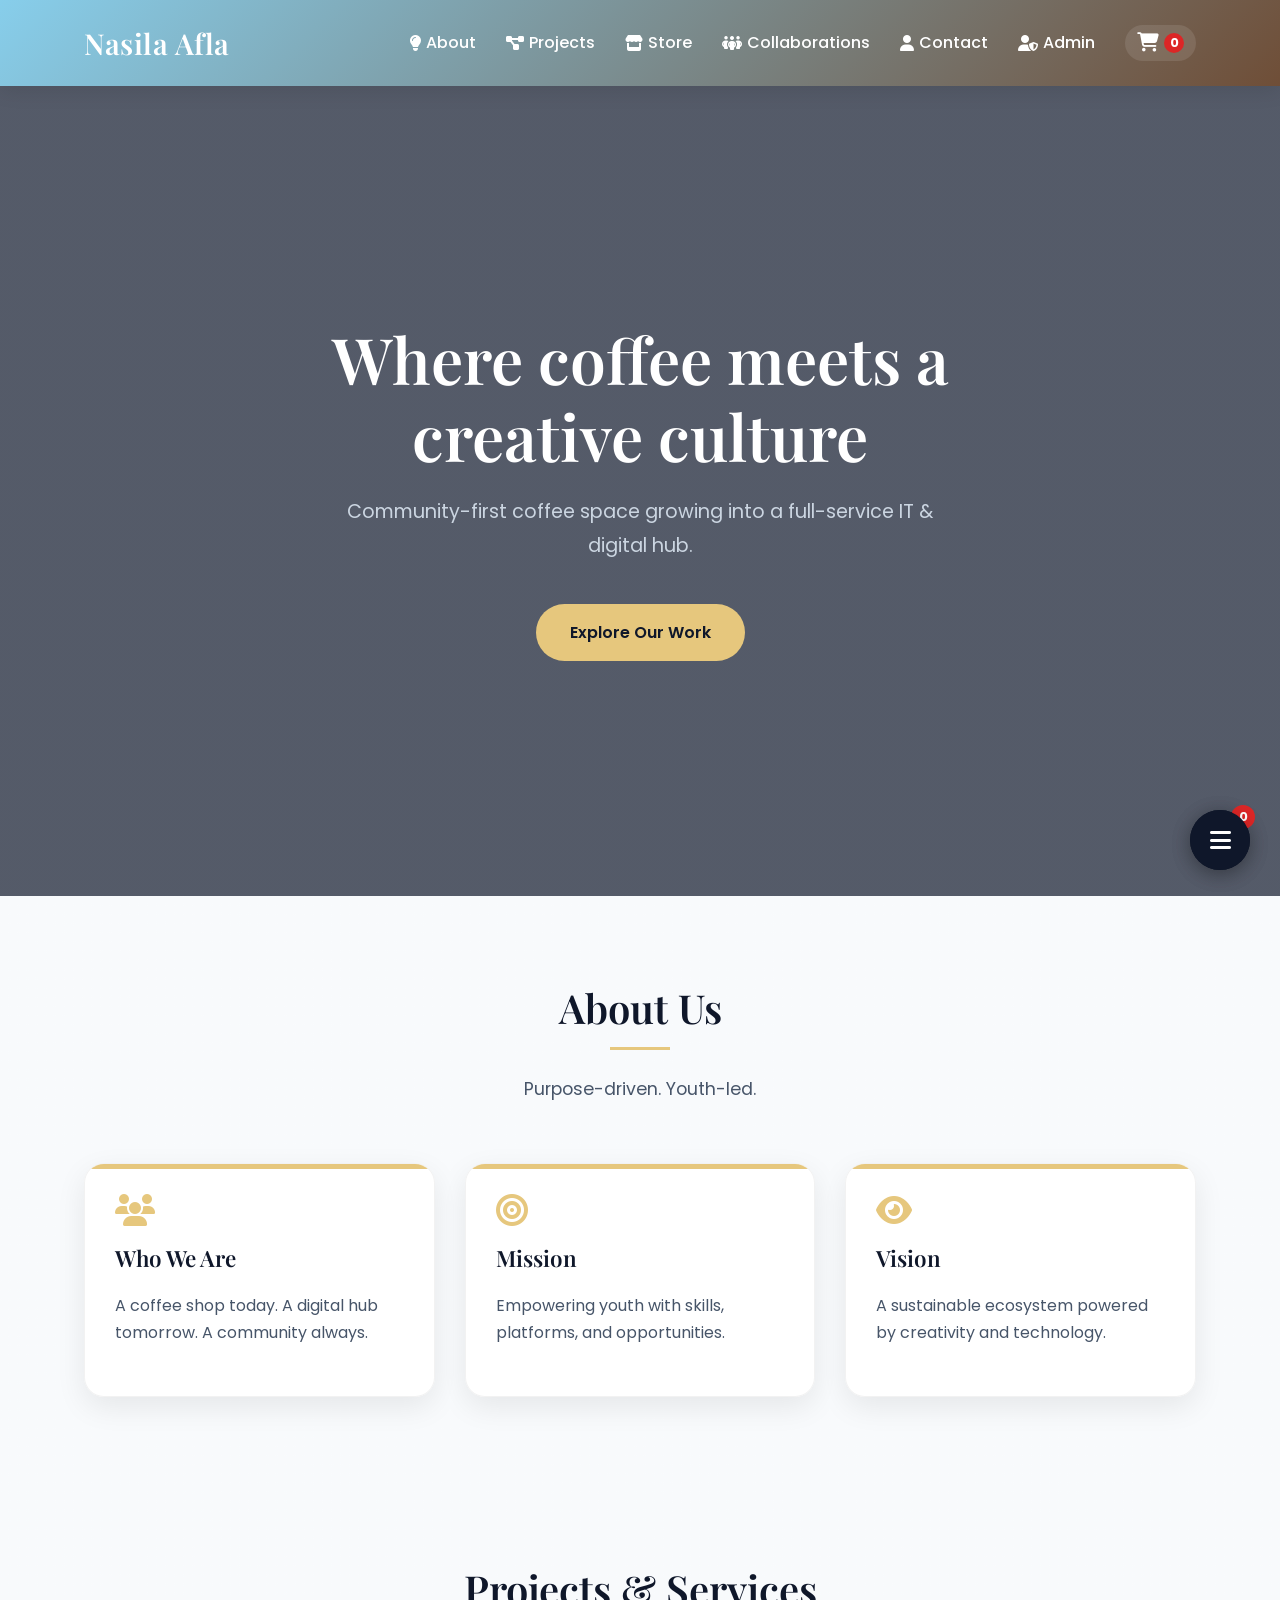
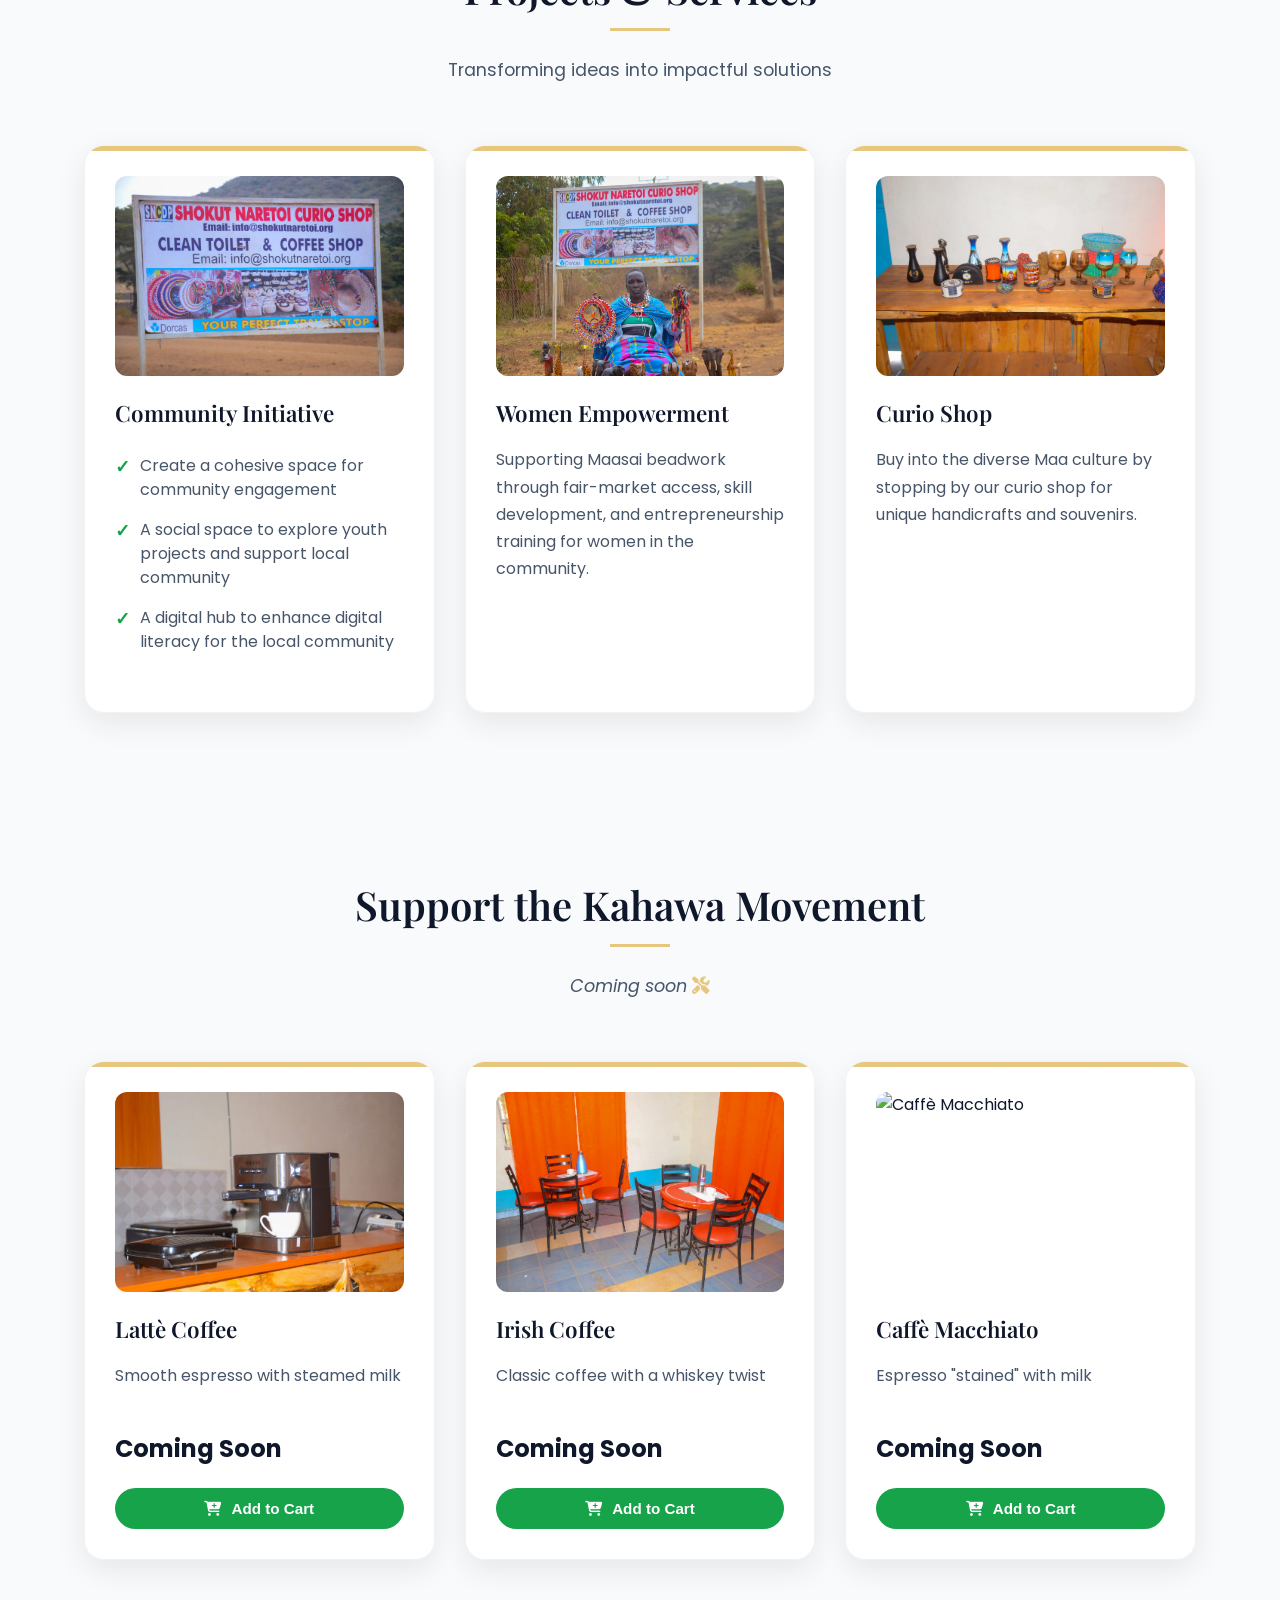
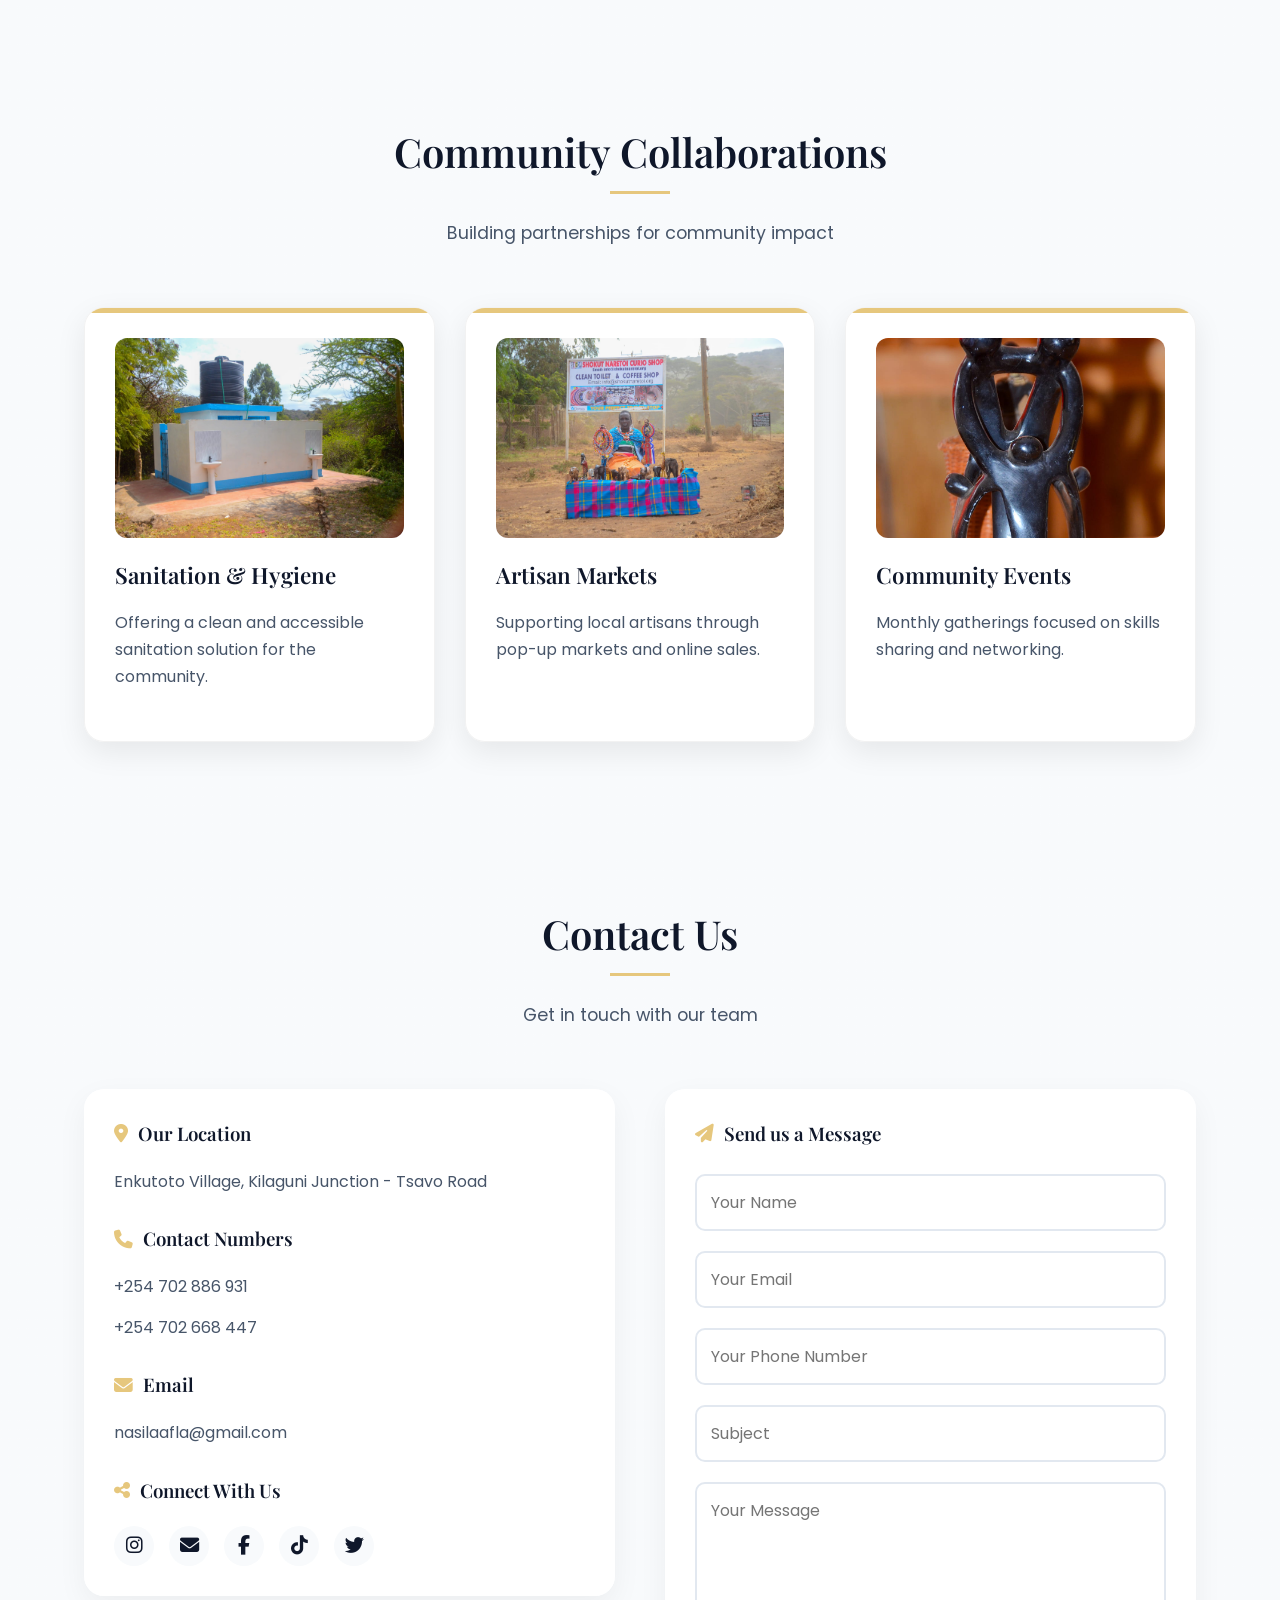
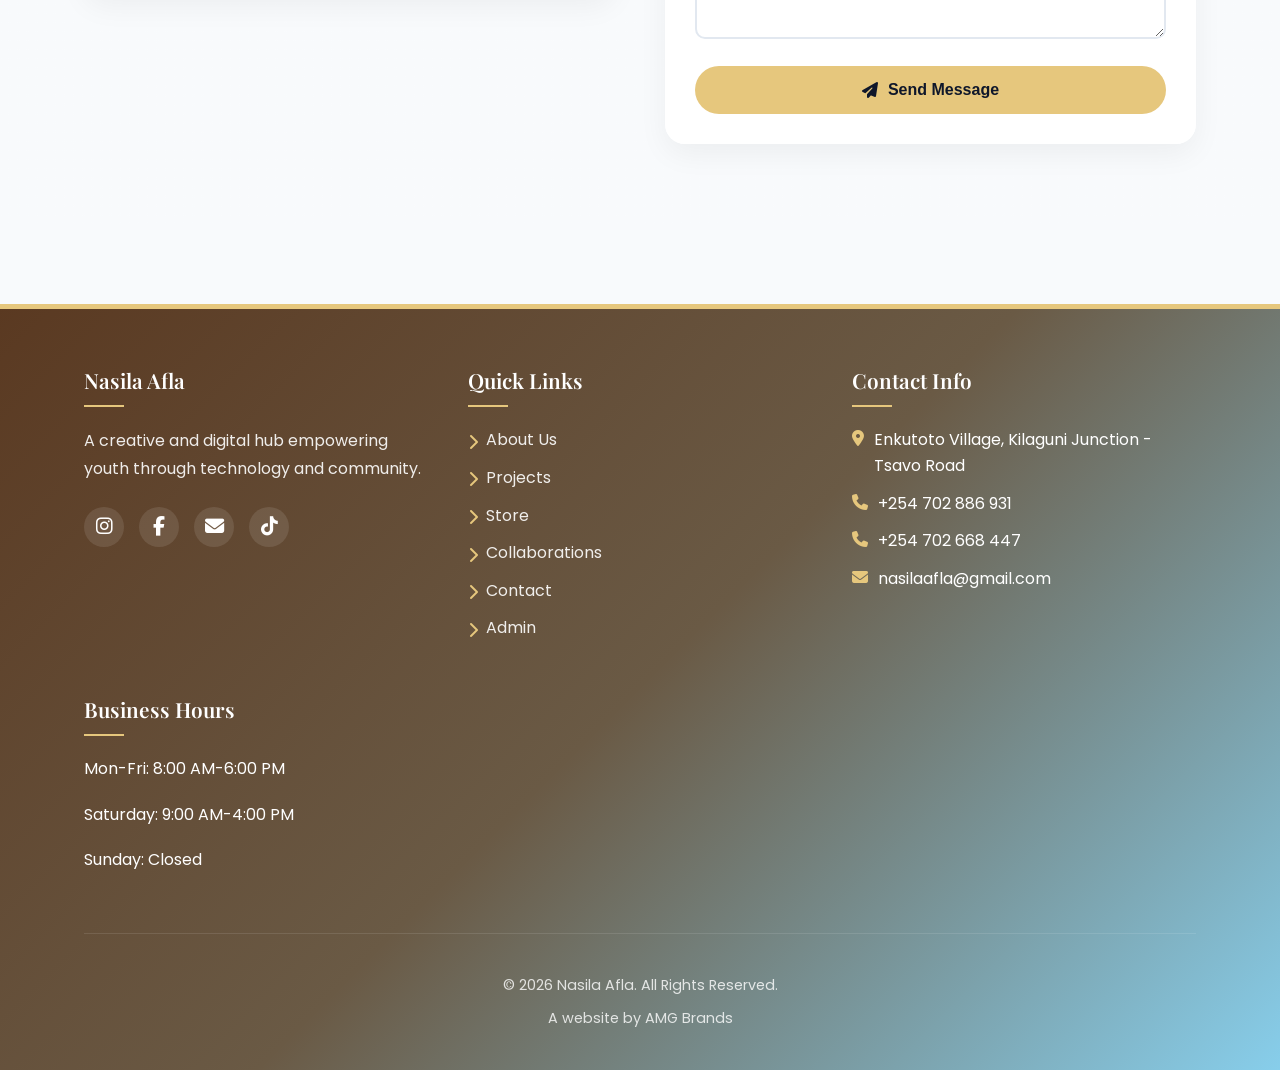
==== commit fcd3d0d6: "remodified photos" ====
--- a/index.html
+++ b/index.html
@@ -47,7 +47,7 @@
     <section class="hero">
       <div class="container">
         <div class="hero-content">
-          <h1>More Than Coffee. A Creative & Digital Hub.</h1>
+          <h1>Where coffee meets a creative culture</h1>
           <p>Community-first coffee space growing into a full-service IT & digital hub.</p>
           <a href="#projects" class="btn">Explore Our Work</a>
         </div>
@@ -91,24 +91,23 @@
 
           <div class="projects-grid">
             <div class="card">
-              <img src="https://images.pexels.com/photos/5361244/pexels-photo-5361244.jpeg?auto=compress&cs=tinysrgb&w=600" alt="Digital Marketing" />
-              <h3>Digital Hub</h3>
+              <img src="img\Shokut Postcard 1.jpeg" alt="Digital Marketing" />
+              <h3>Community Initiative</h3>
               <ul>
-                <li>Website design & development</li>
-                <li>Digital marketing</li>
-                <li>Social media management</li>
-                <li>IT consulting</li>
+                <li>Create a cohesive space for community engagement</li>
+                <li>A social space to explore youth projects and support local community</li>
+                <li>A digital hub to enhance digital literacy for the local community</li>
               </ul>
             </div>
             <div class="card">
-              <img src="https://images.pexels.com/photos/13033134/pexels-photo-13033134.jpeg?auto=compress&cs=tinysrgb&w=600" alt="Maasai beadwork" />
+              <img src="img\Maasai lady display 2.jpeg"auto=compress&cs=tinysrgb&w=600" alt="Maasai beadwork" />
               <h3>Women Empowerment</h3>
               <p>Supporting Maasai beadwork through fair-market access, skill development, and entrepreneurship training for women in the community.</p>
             </div>
             <div class="card">
-              <img src="https://images.pexels.com/photos/12632479/pexels-photo-12632479.jpeg?auto=compress&cs=tinysrgb&w=600" alt="Creative Arts" />
-              <h3>Creative Arts</h3>
-              <p>Music, design & storytelling for youth. Providing platforms for creative expression and talent development.</p>
+              <img src="img\carvings display.jpeg" auto=compress&cs=tinysrgb&w=600" alt="Creative Arts" />
+              <h3>Curio Shop</h3>
+              <p>Buy into the diverse Maa culture by stopping by our curio shop for unique handicrafts and souvenirs.</p>
             </div>
           </div>
         </div>
@@ -123,7 +122,7 @@
 
           <div class="projects-grid">
             <div class="card">
-              <img src="https://images.pexels.com/photos/3879495/pexels-photo-3879495.jpeg?auto=compress&cs=tinysrgb&w=600" alt="Lattè Coffee" />
+              <img src="img\kitchen appliance 2.jpeg" auto=compress&cs=tinysrgb&w=600" alt="Lattè Coffee" />
               <h3>Lattè Coffee</h3>
               <p>Smooth espresso with steamed milk</p>
               <div class="price">Coming Soon</div>
@@ -132,7 +131,7 @@
               </button>
             </div>
             <div class="card">
-              <img src="https://images.pexels.com/photos/4915835/pexels-photo-4915835.jpeg?auto=compress&cs=tinysrgb&w=600" alt="Irish Coffee" />
+              <img src="img\indoor setup 2.jpeg" auto=compress&cs=tinysrgb&w=600" alt="Irish Coffee" />
               <h3>Irish Coffee</h3>
               <p>Classic coffee with a whiskey twist</p>
               <div class="price">Coming Soon</div>
@@ -162,17 +161,17 @@
 
           <div class="projects-grid">
             <div class="card">
-              <img src="https://images.pexels.com/photos/5499122/pexels-photo-5499122.jpeg?auto=compress&cs=tinysrgb&w=600" alt="Coming Soon" />
-              <h3>Youth Tech Training</h3>
-              <p>Digital skills workshops and mentorship programs for local youth.</p>
+              <img src="img\toilet setup.jpeg" auto=compress&cs=tinysrgb&w=600" alt="Coming Soon" />
+              <h3>Sanitation & Hygiene</h3>
+              <p>Offering a clean and accessible sanitation solution for the community.</p>
             </div>
             <div class="card">
-              <img src="https://images.pexels.com/photos/4439444/pexels-photo-4439444.jpeg?auto=compress&cs=tinysrgb&w=600" alt="Coming Soon" />
+              <img src="img\Maasai lady display.jpeg"  alt="Coming Soon" />
               <h3>Artisan Markets</h3>
               <p>Supporting local artisans through pop-up markets and online sales.</p>
             </div>
             <div class="card">
-              <img src="https://images.pexels.com/photos/3843284/pexels-photo-3843284.jpeg?auto=compress&cs=tinysrgb&w=600" alt="Coming Soon" />
+              <img src="img\Carving community.jpeg" alt="Coming Soon" />
               <h3>Community Events</h3>
               <p>Monthly gatherings focused on skills sharing and networking.</p>
             </div>
@@ -190,7 +189,7 @@
     <div class="contact-container">
       <div class="contact-details">
         <h3><i class="fas fa-map-marker-alt"></i> Our Location</h3>
-        <p>Enkutoto, Kilaguni Junction - Tsavo, Kenya</p>
+        <p>Enkutoto Village, Kilaguni Junction - Tsavo Road</p>
         
         <h3 style="margin-top: 30px;"><i class="fas fa-phone"></i> Contact Numbers</h3>
         <p>+254 702 886 931</p>
@@ -285,7 +284,7 @@
         <div class="footer-section">
           <h3>Contact Info</h3>
           <ul>
-            <li><i class="fas fa-map-marker-alt"></i> Enkutoto,Kilaguni Junction- Tsavo</li>
+            <li><i class="fas fa-map-marker-alt"></i> Enkutoto Village, Kilaguni Junction - Tsavo Road</li>
             <li><i class="fas fa-phone"></i> +254 702 886 931</li>
             <li><i class="fas fa-phone"></i> +254 702 668 447</li>
             <li><i class="fas fa-envelope"></i> nasilaafla@gmail.com</li>
